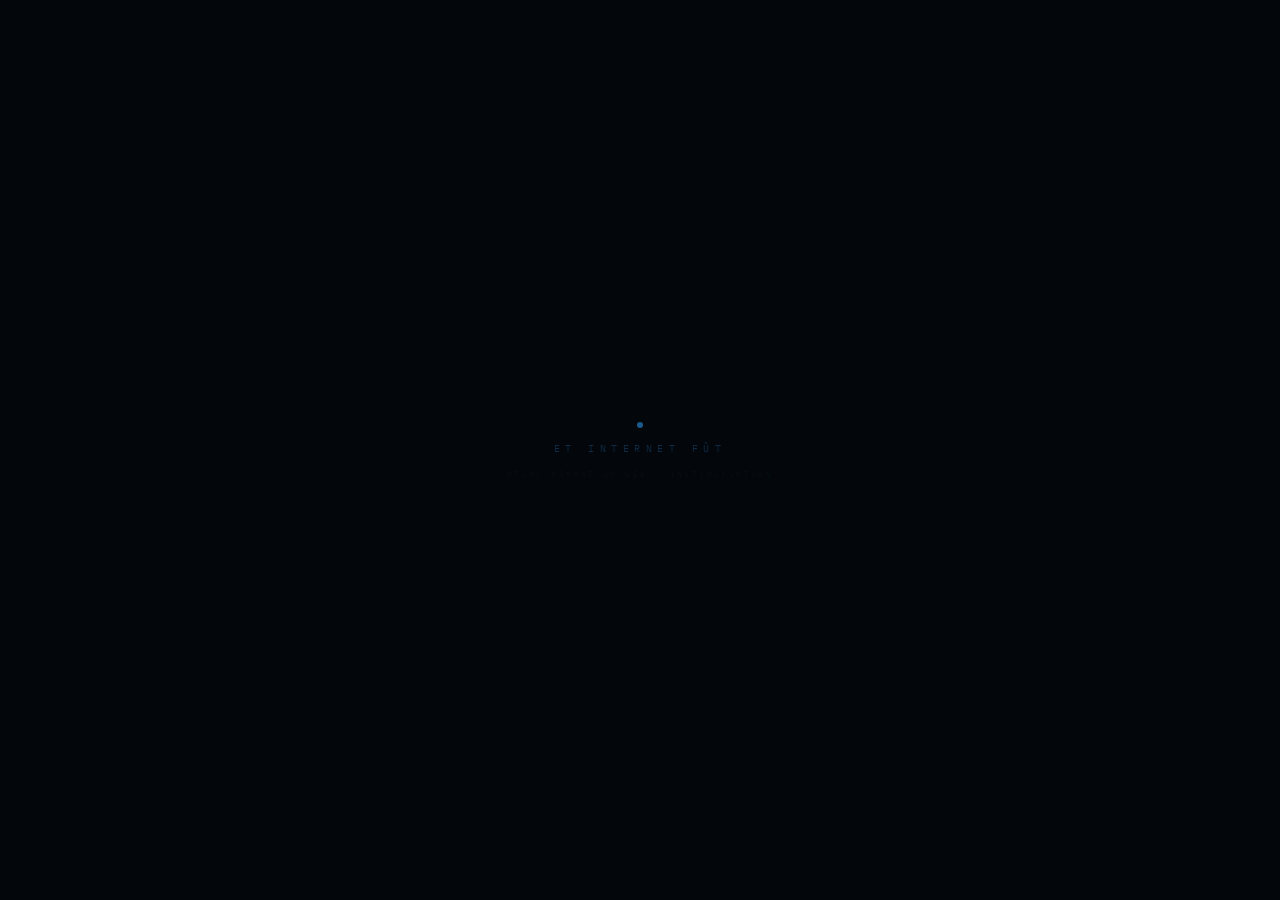
==== index.html @ a29f88e2 "Add files via upload" ====
<!DOCTYPE html>
<html lang="fr">
<head>
  <meta charset="UTF-8">
  <meta name="viewport" content="width=device-width, initial-scale=1.0">
  <title>Et Internet Fût · Atlas Vivant du Web</title>
  <meta name="description" content="Graphe de connaissances interactif de l'histoire du Web — des protocoles fondateurs aux frameworks modernes.">
  <link rel="preconnect" href="https://fonts.googleapis.com">
  <link href="https://fonts.googleapis.com/css2?family=IBM+Plex+Mono:ital,wght@0,300;0,400;0,500;0,600;1,400&display=swap" rel="stylesheet">
  <link rel="stylesheet" href="style.css">
</head>
<body>

<div id="intro">
  <div class="i-dot"></div>
  <div class="i-t">Et Internet Fût</div>
  <div class="i-s">Atlas Vivant du Web · Initialisation</div>
</div>

<canvas id="cv"></canvas>

<header id="hd">
  <div class="hd-brand">
    <div class="hd-t">Et Internet Fût</div>
    <div class="hd-s">Atlas Vivant · 1970–2020</div>
  </div>
  <div id="sw" role="search">
    <span class="si-ico">⌕</span>
    <input type="search" id="si" placeholder="Rechercher… (ou appuyer /)" autocomplete="off" spellcheck="false">
    <span id="skbd">/</span>
    <div id="sr" role="listbox"></div>
  </div>
  <div class="hd-acts">
    <button class="hd-btn on" id="btn-edges">Connexions</button>
    <button class="hd-btn on" id="btn-labels">Étiquettes</button>
  </div>
</header>

<button id="btn-nar">Parcours</button>

<nav id="np">
  <div class="np-top">
    <div class="np-lbl">Parcours narratifs</div>
    <div class="np-sub">Explorer l'histoire par thème.</div>
    <button class="px" id="np-x">×</button>
  </div>
  <div class="np-list" id="np-list"></div>
  <div id="nsteps">
    <div class="ns-t" id="ns-t"></div>
    <div id="ns-list"></div>
    <div class="ns-ctrl">
      <button class="ns-btn" id="ns-prev" disabled>← Préc.</button>
      <button class="ns-btn" id="ns-next">Suiv. →</button>
      <button class="ns-x" id="ns-exit" title="Quitter">×</button>
    </div>
  </div>
</nav>

<aside id="dp">
  <div class="dp-hd">
    <button class="px" id="dp-x">×</button>
    <div class="dp-y" id="dp-y"></div>
    <div class="dp-n" id="dp-n"></div>
    <div class="dp-c" id="dp-c"></div>
  </div>
  <div class="dp-body" id="dp-body"></div>
  <div class="dp-foot">
    <button class="dp-fb" id="dp-const">◎ Explorer les connexions</button>
    <button class="dp-fb" id="dp-story">▷ Voir dans un parcours</button>
  </div>
</aside>

<div id="leg"></div>
<div id="csh">Mode constellation · Échap pour quitter</div>
<nav id="tl"></nav>
<div id="zb">
  <button class="z-b" id="z-in">+</button>
  <button class="z-b" id="z-out">−</button>
  <button class="z-b" id="z-fit" style="font-size:11px">⊡</button>
</div>
<div id="tt"><div class="tt-i"><div class="tt-n" id="tt-n"></div><div class="tt-m" id="tt-m"></div><div class="tt-d" id="tt-d"></div><div class="tt-h">Cliquer pour les détails</div></div></div>
<div id="mm"><canvas id="mmc" width="178" height="58"></canvas></div>

<script src="script.js"></script>
</body>
</html>
---- style.css ----
:root {
  --bg: #03060a;
  --sf: rgba(4, 10, 18, .97);
  --sf2: rgba(8, 18, 32, .92);
  --b0: rgba(14, 40, 64, .8);
  --b1: rgba(26, 74, 106, .9);
  --t0: #061018;
  --t1: #0e2a44;
  --t2: #1a4a6a;
  --t3: #2a6a8a;
  --t4: #3a8aaa;
  --t5: #6ab8d8;
  --t6: #aad8f0;
  --cf: #1a7acc;
  --ci: #1aaa8a;
  --cb: #8a6add;
  --cfe: #1acccc;
  --cs: #dd8a3a;
  --cm: #cc6aaa;
  --font: 'IBM Plex Mono', 'Courier New', monospace;
  --r: 3px;
  --ease: 150ms ease;
}

*, *::before, *::after {
  margin: 0;
  padding: 0;
  box-sizing: border-box;
}

html, body {
  width: 100%;
  height: 100%;
  background: var(--bg);
  color: var(--t4);
  font-family: var(--font);
  overflow: hidden;
  -webkit-font-smoothing: antialiased;
}

button {
  font-family: var(--font);
  cursor: pointer;
}

input {
  font-family: var(--font);
}

/* Canvas */
#cv {
  position: fixed;
  inset: 0;
  display: block;
  cursor: grab;
  touch-action: none;
}

#cv.drag {
  cursor: grabbing;
}

#cv.hover {
  cursor: crosshair;
}

/* Header */
#hd {
  position: fixed;
  top: 0;
  left: 0;
  right: 0;
  height: 56px;
  z-index: 100;
  display: flex;
  align-items: center;
  gap: 18px;
  padding: 0 20px 0 22px;
  background: linear-gradient(to bottom, rgba(3, 6, 10, .98) 70%, transparent);
  backdrop-filter: blur(4px);
  pointer-events: none;
}

.hd-brand {
  flex-shrink: 0;
  pointer-events: auto;
}

.hd-t {
  font-size: 10px;
  font-weight: 500;
  letter-spacing: .45em;
  color: var(--cf);
  text-transform: uppercase;
}

.hd-s {
  font-size: 7.5px;
  letter-spacing: .22em;
  color: var(--t1);
  text-transform: uppercase;
  margin-top: 3px;
}

#sw {
  flex: 1;
  max-width: 380px;
  margin: 0 auto;
  position: relative;
  pointer-events: auto;
}

#si {
  width: 100%;
  height: 32px;
  background: var(--sf2);
  border: 1px solid var(--b0);
  border-radius: var(--r);
  padding: 0 36px 0 32px;
  font-family: var(--font);
  font-size: 11px;
  letter-spacing: .06em;
  color: var(--t5);
  outline: none;
  transition: border-color var(--ease), box-shadow var(--ease);
}

#si::placeholder {
  color: var(--t2);
}

#si:focus {
  border-color: var(--b1);
  box-shadow: 0 0 0 2px rgba(26, 74, 106, .2);
}

.si-ico {
  position: absolute;
  left: 10px;
  top: 50%;
  transform: translateY(-50%);
  font-size: 14px;
  color: var(--t2);
  pointer-events: none;
}

#skbd {
  position: absolute;
  right: 10px;
  top: 50%;
  transform: translateY(-50%);
  font-size: 9px;
  color: var(--t1);
  border: 1px solid var(--b0);
  border-radius: 2px;
  padding: 1px 5px;
  pointer-events: none;
  transition: opacity var(--ease);
}

#si:focus~#skbd {
  opacity: 0;
}

#sr {
  position: absolute;
  top: calc(100% + 4px);
  left: 0;
  right: 0;
  background: var(--sf);
  border: 1px solid var(--b1);
  border-radius: var(--r);
  display: none;
  max-height: 260px;
  overflow-y: auto;
  box-shadow: 0 8px 32px rgba(0, 0, 0, .5);
}

#sr.on {
  display: block;
}

.sri {
  display: flex;
  align-items: center;
  gap: 9px;
  padding: 8px 13px;
  cursor: pointer;
  border-bottom: 1px solid var(--b0);
  transition: background var(--ease);
}

.sri:last-child {
  border-bottom: none;
}

.sri:hover, .sri.ak {
  background: rgba(26, 74, 106, .15);
}

.sri-dot {
  width: 7px;
  height: 7px;
  border-radius: 50%;
  flex-shrink: 0;
}

.sri-n {
  font-size: 11px;
  color: var(--t5);
  flex: 1;
}

.sri-y {
  font-size: 9px;
  color: var(--t2);
}

.sri-c {
  font-size: 8px;
  text-transform: uppercase;
  letter-spacing: .1em;
}

/* Header actions */
.hd-acts {
  flex-shrink: 0;
  display: flex;
  gap: 6px;
  pointer-events: auto;
}

.hd-btn {
  height: 26px;
  padding: 0 10px;
  background: var(--sf2);
  border: 1px solid var(--b0);
  border-radius: var(--r);
  font-size: 8px;
  letter-spacing: .12em;
  text-transform: uppercase;
  color: var(--t2);
  transition: color var(--ease), border-color var(--ease);
}

.hd-btn:hover {
  color: var(--t5);
  border-color: var(--b1);
}

.hd-btn.on {
  color: var(--cf);
  border-color: var(--cf);
}

/* Narrative toggle */
#btn-nar {
  position: fixed;
  left: 18px;
  top: 50%;
  transform: translateY(-50%);
  z-index: 80;
  padding: 14px 7px;
  background: var(--sf2);
  border: 1px solid var(--b0);
  border-radius: var(--r);
  writing-mode: vertical-rl;
  font-size: 7.5px;
  letter-spacing: .28em;
  text-transform: uppercase;
  color: var(--t2);
  transition: color var(--ease), border-color var(--ease), opacity .35s, left .38s cubic-bezier(.4, 0, .2, 1);
}

#btn-nar:hover {
  color: var(--t5);
  border-color: var(--b1);
}

#btn-nar.hide {
  opacity: 0;
  pointer-events: none;
  left: -20px;
}

/* Narrative panel */
#np {
  position: fixed;
  left: 0;
  top: 56px;
  bottom: 52px;
  width: 288px;
  z-index: 90;
  transform: translateX(-288px);
  transition: transform .38s cubic-bezier(.4, 0, .2, 1);
  background: var(--sf);
  border-right: 1px solid var(--b1);
  display: flex;
  flex-direction: column;
  overflow: hidden;
}

#np.on {
  transform: translateX(0);
}

.np-top {
  padding: 16px 18px 13px;
  border-bottom: 1px solid var(--b0);
  flex-shrink: 0;
  position: relative;
}

.np-lbl {
  font-size: 8px;
  letter-spacing: .3em;
  text-transform: uppercase;
  color: var(--t1);
  margin-bottom: 2px;
}

.np-sub {
  font-size: 9px;
  color: var(--t2);
  line-height: 1.5;
}

.px {
  position: absolute;
  top: 13px;
  right: 13px;
  background: none;
  border: 1px solid var(--b0);
  border-radius: var(--r);
  color: var(--t2);
  font-size: 12px;
  width: 24px;
  height: 24px;
  display: flex;
  align-items: center;
  justify-content: center;
  transition: color var(--ease), border-color var(--ease);
}

.px:hover {
  color: var(--t5);
  border-color: var(--b1);
}

.np-list {
  flex: 1;
  overflow-y: auto;
  scrollbar-width: thin;
  scrollbar-color: var(--b0) transparent;
}

.np-st {
  padding: 13px 18px;
  border-bottom: 1px solid var(--b0);
  cursor: pointer;
  transition: background var(--ease);
}

.np-st:hover {
  background: rgba(26, 74, 106, .1);
}

.np-st.ak {
  background: rgba(26, 74, 106, .18);
}

.np-st-t {
  font-size: 11px;
  color: var(--t5);
  line-height: 1.4;
  margin-bottom: 3px;
}

.np-st-d {
  font-size: 9px;
  color: var(--t2);
  line-height: 1.5;
  margin-bottom: 3px;
}

.np-st-c {
  font-size: 8px;
  color: var(--t1);
  letter-spacing: .08em;
}

#nsteps {
  flex-shrink: 0;
  border-top: 1px solid var(--b1);
  padding: 13px 18px;
  display: none;
  max-height: 310px;
  overflow-y: auto;
  scrollbar-width: thin;
  scrollbar-color: var(--b0) transparent;
}

#nsteps.on {
  display: block;
}

.ns-t {
  font-size: 10px;
  color: var(--t5);
  margin-bottom: 9px;
  font-weight: 500;
}

.ns-s {
  display: flex;
  align-items: flex-start;
  gap: 9px;
  padding: 6px 9px;
  border: 1px solid var(--b0);
  border-radius: var(--r);
  margin-bottom: 4px;
  cursor: pointer;
  transition: border-color var(--ease), background var(--ease);
}

.ns-s:hover {
  border-color: var(--b1);
  background: rgba(26, 74, 106, .1);
}

.ns-s.ak {
  border-color: var(--cf);
  background: rgba(26, 122, 204, .1);
}

.ns-n {
  font-size: 8px;
  color: var(--t1);
  margin-top: 1px;
  flex-shrink: 0;
  min-width: 14px;
}

.ns-nm {
  font-size: 10px;
  color: var(--t4);
}

.ns-nt {
  font-size: 9px;
  color: var(--t2);
  margin-top: 2px;
  line-height: 1.4;
}

.ns-ctrl {
  display: flex;
  gap: 5px;
  margin-top: 9px;
}

.ns-btn {
  flex: 1;
  height: 27px;
  background: var(--sf2);
  border: 1px solid var(--b0);
  border-radius: var(--r);
  font-size: 8px;
  letter-spacing: .1em;
  text-transform: uppercase;
  color: var(--t2);
  transition: color var(--ease), border-color var(--ease);
}

.ns-btn:hover:not(:disabled) {
  color: var(--t5);
  border-color: var(--b1);
}

.ns-btn:disabled {
  opacity: .3;
  cursor: not-allowed;
}

.ns-x {
  height: 27px;
  width: 27px;
  background: none;
  border: 1px solid var(--b0);
  border-radius: var(--r);
  font-size: 12px;
  color: var(--t1);
  transition: color var(--ease);
}

.ns-x:hover {
  color: var(--t5);
}

/* Detail panel */
#dp {
  position: fixed;
  right: 0;
  top: 56px;
  bottom: 52px;
  width: 308px;
  z-index: 90;
  transform: translateX(308px);
  transition: transform .38s cubic-bezier(.4, 0, .2, 1);
  background: var(--sf);
  border-left: 1px solid var(--b1);
  display: flex;
  flex-direction: column;
  overflow: hidden;
}

#dp.on {
  transform: translateX(0);
}

.dp-hd {
  padding: 16px 18px 13px;
  border-bottom: 1px solid var(--b0);
  flex-shrink: 0;
  position: relative;
}

.dp-y {
  font-size: 8px;
  letter-spacing: .25em;
  text-transform: uppercase;
  color: var(--t2);
  padding-left: 34px;
  margin-bottom: 4px;
}

.dp-n {
  font-size: 19px;
  font-weight: 500;
  letter-spacing: .03em;
  line-height: 1.15;
  padding-left: 34px;
  margin-bottom: 3px;
}

.dp-c {
  font-size: 8px;
  letter-spacing: .2em;
  text-transform: uppercase;
  padding-left: 34px;
}

.dp-body {
  flex: 1;
  overflow-y: auto;
  padding: 14px 18px;
  scrollbar-width: thin;
  scrollbar-color: var(--b0) transparent;
}

.dp-lbl {
  font-size: 8px;
  letter-spacing: .28em;
  text-transform: uppercase;
  color: var(--t1);
  margin-bottom: 6px;
  margin-top: 15px;
}

.dp-lbl:first-child {
  margin-top: 0;
}

.dp-sm {
  font-size: 12px;
  color: var(--t5);
  line-height: 1.7;
}

.dp-pr {
  font-size: 10px;
  color: var(--t4);
  line-height: 1.8;
  font-style: italic;
  margin-top: 5px;
}

.dp-rels {
  display: flex;
  flex-direction: column;
  gap: 4px;
}

.dp-rel {
  display: flex;
  align-items: center;
  gap: 8px;
  padding: 6px 9px;
  border: 1px solid var(--b0);
  border-radius: var(--r);
  cursor: pointer;
  transition: background var(--ease), border-color var(--ease);
}

.dp-rel:hover {
  background: rgba(26, 74, 106, .12);
  border-color: var(--b1);
}

.dp-rb {
  font-size: 7px;
  letter-spacing: .08em;
  text-transform: uppercase;
  padding: 2px 5px;
  border-radius: 2px;
  flex-shrink: 0;
  border: 1px solid;
}

.dp-rn {
  font-size: 10px;
  color: var(--t5);
  flex: 1;
}

.dp-foot {
  padding: 11px 18px;
  border-top: 1px solid var(--b0);
  display: flex;
  flex-direction: column;
  gap: 5px;
  flex-shrink: 0;
}

.dp-fb {
  height: 31px;
  background: var(--sf2);
  border: 1px solid var(--b0);
  border-radius: var(--r);
  font-size: 8px;
  letter-spacing: .1em;
  text-transform: uppercase;
  color: var(--t2);
  text-align: left;
  padding: 0 11px;
  transition: color var(--ease), border-color var(--ease);
}

.dp-fb:hover {
  color: var(--t5);
  border-color: var(--b1);
}

/* Tooltip */
#tt {
  position: fixed;
  z-index: 200;
  pointer-events: none;
  opacity: 0;
  transition: opacity .1s ease;
  max-width: 230px;
}

.tt-i {
  background: rgba(3, 6, 10, .97);
  border: 1px solid var(--b1);
  border-radius: var(--r);
  padding: 10px 13px;
  box-shadow: 0 4px 20px rgba(0, 0, 0, .5);
}

.tt-n {
  font-size: 13px;
  font-weight: 500;
  letter-spacing: .05em;
  margin-bottom: 2px;
}

.tt-m {
  font-size: 8px;
  letter-spacing: .18em;
  text-transform: uppercase;
  color: var(--t2);
  margin-bottom: 6px;
}

.tt-d {
  font-size: 10px;
  color: var(--t4);
  line-height: 1.6;
}

.tt-h {
  font-size: 8px;
  color: var(--t1);
  margin-top: 5px;
  letter-spacing: .08em;
}

/* Legend */
#leg {
  position: fixed;
  left: 18px;
  bottom: 62px;
  z-index: 60;
  pointer-events: none;
}

.leg-g {
  margin-bottom: 9px;
}

.leg-gt {
  font-size: 7.5px;
  letter-spacing: .25em;
  text-transform: uppercase;
  color: var(--t1);
  margin-bottom: 4px;
}

.leg-i {
  display: flex;
  align-items: center;
  gap: 7px;
  margin-bottom: 3px;
  font-size: 8.5px;
  letter-spacing: .09em;
  text-transform: uppercase;
  color: var(--t2);
}

.leg-dot {
  width: 7px;
  height: 7px;
  border-radius: 50%;
  flex-shrink: 0;
}

.leg-ln {
  width: 22px;
  height: 0;
  border-top: 1.5px solid;
  flex-shrink: 0;
}

/* Timeline */
#tl {
  position: fixed;
  bottom: 12px;
  left: 50%;
  transform: translateX(-50%);
  width: 90%;
  max-width: 900px;
  height: 52px;
  z-index: 100;
  background: linear-gradient(180deg, rgba(8, 18, 32, 0.85) 0%, rgba(3, 6, 10, 0.95) 100%);
  border: 1px solid var(--b0);
  border-top: 1px solid var(--b1);
  border-radius: 100px 100px 0 0 / 22px 22px 0 0;
  box-shadow: 0 -10px 30px rgba(0, 0, 0, 0.7), inset 0 1px 0 rgba(255, 255, 255, 0.05);
  display: flex;
  align-items: center;
  justify-content: space-evenly;
  padding: 0 40px 4px;
  gap: 15px;
  -webkit-mask-image: linear-gradient(to right, transparent, white 20%, white 80%, transparent);
  mask-image: linear-gradient(to right, transparent, white 20%, white 80%, transparent);
}

.tl-d {
  flex: 1;
  text-align: center;
  padding: 8px 3px;
  font-size: 9px;
  letter-spacing: .22em;
  text-transform: uppercase;
  color: var(--t3);
  cursor: pointer;
  user-select: none;
  transition: color var(--ease), transform var(--ease);
}

.tl-d:hover {
  color: var(--t5);
  transform: translateY(-2px);
}

.tl-d.ak {
  color: var(--cf);
  font-weight: 600;
  text-shadow: 0 0 10px rgba(26, 122, 204, 0.4);
}

/* Zoom */
#zb {
  position: fixed;
  right: 18px;
  bottom: 62px;
  z-index: 80;
  display: flex;
  flex-direction: column;
  gap: 3px;
}

.z-b {
  width: 30px;
  height: 30px;
  background: var(--sf2);
  border: 1px solid var(--b0);
  border-radius: var(--r);
  font-size: 16px;
  color: var(--t2);
  display: flex;
  align-items: center;
  justify-content: center;
  line-height: 1;
  transition: color var(--ease), border-color var(--ease);
}

.z-b:hover {
  color: var(--t5);
  border-color: var(--b1);
}

/* Minimap */
#mm {
  position: fixed;
  right: 56px;
  bottom: 62px;
  width: 178px;
  height: 58px;
  z-index: 70;
  border: 1px solid var(--b0);
  border-radius: var(--r);
  overflow: hidden;
  background: rgba(3, 6, 10, .8);
  cursor: pointer;
}

#mmc {
  display: block;
}

/* Constellation hint */
#csh {
  position: fixed;
  top: 66px;
  left: 50%;
  transform: translateX(-50%);
  z-index: 80;
  padding: 5px 15px;
  background: var(--sf);
  border: 1px solid var(--b1);
  border-radius: 20px;
  font-size: 8.5px;
  letter-spacing: .12em;
  text-transform: uppercase;
  color: var(--t2);
  opacity: 0;
  transition: opacity .3s;
  pointer-events: none;
  white-space: nowrap;
}

#csh.on {
  opacity: 1;
}

/* Intro */
#intro {
  position: fixed;
  inset: 0;
  z-index: 500;
  background: var(--bg);
  display: flex;
  flex-direction: column;
  align-items: center;
  justify-content: center;
  gap: 14px;
  transition: opacity 1.2s ease;
}

.i-dot {
  width: 6px;
  height: 6px;
  border-radius: 50%;
  background: #1a5a8a;
  animation: pulse 2.2s ease-in-out infinite;
}

@keyframes pulse {
  0%, 100% {
    transform: scale(1);
    opacity: .25;
  }
  50% {
    transform: scale(4);
    opacity: 1;
    box-shadow: 0 0 24px rgba(26, 74, 138, .5);
  }
}

.i-t {
  font-size: 10px;
  letter-spacing: .55em;
  color: var(--t1);
  text-transform: uppercase;
}

.i-s {
  font-size: 8px;
  letter-spacing: .3em;
  color: var(--t0);
  text-transform: uppercase;
}

:focus-visible {
  outline: 1px solid var(--cf);
  outline-offset: 2px;
}
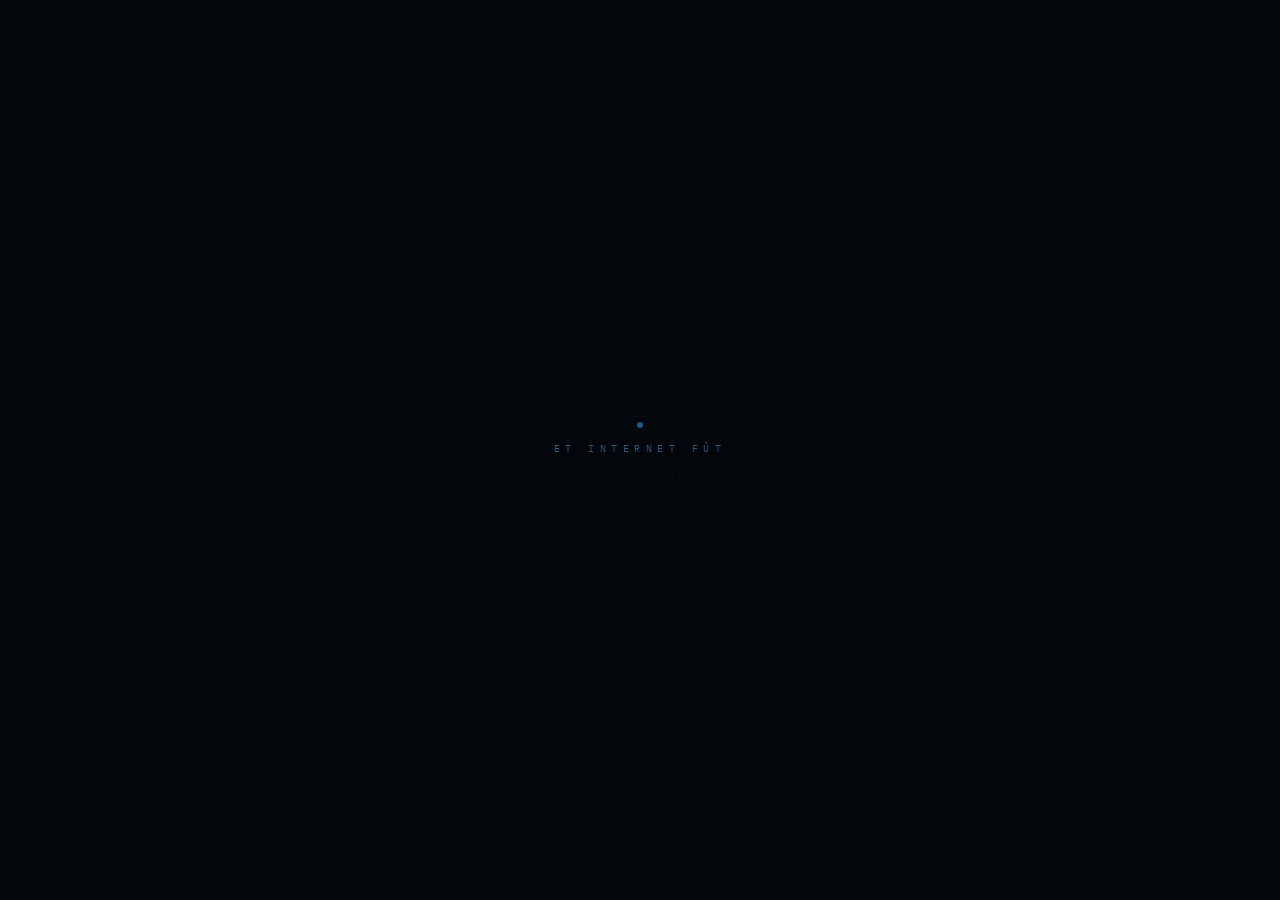
==== commit ef999a0f: "Add files via upload" ====
--- a/index.html
+++ b/index.html
@@ -1,86 +1,99 @@
 <!DOCTYPE html>
 <html lang="fr">
+
 <head>
   <meta charset="UTF-8">
   <meta name="viewport" content="width=device-width, initial-scale=1.0">
   <title>Et Internet Fût · Atlas Vivant du Web</title>
-  <meta name="description" content="Graphe de connaissances interactif de l'histoire du Web — des protocoles fondateurs aux frameworks modernes.">
+  <meta name="description"
+    content="Graphe de connaissances interactif de l'histoire du Web — des protocoles fondateurs aux frameworks modernes.">
   <link rel="preconnect" href="https://fonts.googleapis.com">
-  <link href="https://fonts.googleapis.com/css2?family=IBM+Plex+Mono:ital,wght@0,300;0,400;0,500;0,600;1,400&display=swap" rel="stylesheet">
+  <link
+    href="https://fonts.googleapis.com/css2?family=IBM+Plex+Mono:ital,wght@0,300;0,400;0,500;0,600;1,400&display=swap"
+    rel="stylesheet">
   <link rel="stylesheet" href="style.css">
 </head>
+
 <body>
 
-<div id="intro">
-  <div class="i-dot"></div>
-  <div class="i-t">Et Internet Fût</div>
-  <div class="i-s">Atlas Vivant du Web · Initialisation</div>
-</div>
+  <div id="intro">
+    <div class="i-dot"></div>
+    <div class="i-t">Et Internet Fût</div>
+    <div class="i-s">Atlas Vivant du Web · Initialisation</div>
+  </div>
 
-<canvas id="cv"></canvas>
+  <canvas id="cv"></canvas>
 
-<header id="hd">
-  <div class="hd-brand">
-    <div class="hd-t">Et Internet Fût</div>
-    <div class="hd-s">Atlas Vivant · 1970–2020</div>
+  <header id="hd">
+    <div class="hd-brand">
+      <div class="hd-t">...Et Internet Fût</div>
+      <div class="hd-s">Atlas Vivant · 1970–2020</div>
+    </div>
+    <div id="sw" role="search">
+      <span class="si-ico">⌕</span>
+      <input type="search" id="si" placeholder="Rechercher… (ou appuyer /)" autocomplete="off" spellcheck="false">
+      <span id="skbd">/</span>
+      <div id="sr" role="listbox"></div>
+    </div>
+    <div class="hd-acts">
+      <button class="hd-btn on" id="btn-edges">Connexions</button>
+      <button class="hd-btn on" id="btn-labels">Étiquettes</button>
+    </div>
+  </header>
+
+  <button id="btn-nar">Parcours</button>
+
+  <nav id="np">
+    <div class="np-top">
+      <div class="np-lbl">Parcours narratifs</div>
+      <div class="np-sub">Explorer l'histoire par thème.</div>
+      <button class="px" id="np-x">×</button>
+    </div>
+    <div class="np-list" id="np-list"></div>
+    <div id="nsteps">
+      <div class="ns-t" id="ns-t"></div>
+      <div id="ns-list"></div>
+      <div class="ns-ctrl">
+        <button class="ns-btn" id="ns-prev" disabled>← Préc.</button>
+        <button class="ns-btn" id="ns-next">Suiv. →</button>
+        <button class="ns-x" id="ns-exit" title="Quitter">×</button>
+      </div>
+    </div>
+  </nav>
+
+  <aside id="dp">
+    <div class="dp-hd">
+      <button class="px" id="dp-x">×</button>
+      <div class="dp-y" id="dp-y"></div>
+      <div class="dp-n" id="dp-n"></div>
+      <div class="dp-c" id="dp-c"></div>
+    </div>
+    <div class="dp-body" id="dp-body"></div>
+    <div class="dp-foot">
+      <button class="dp-fb" id="dp-const">◎ Explorer les connexions</button>
+      <button class="dp-fb" id="dp-story">▷ Voir dans un parcours</button>
+    </div>
+  </aside>
+
+  <div id="leg"></div>
+  <div id="csh">Mode constellation · Échap pour quitter</div>
+  <nav id="tl"></nav>
+  <div id="zb">
+    <button class="z-b" id="z-in">+</button>
+    <button class="z-b" id="z-out">−</button>
+    <button class="z-b" id="z-fit" style="font-size:11px">⊡</button>
   </div>
-  <div id="sw" role="search">
-    <span class="si-ico">⌕</span>
-    <input type="search" id="si" placeholder="Rechercher… (ou appuyer /)" autocomplete="off" spellcheck="false">
-    <span id="skbd">/</span>
-    <div id="sr" role="listbox"></div>
-  </div>
-  <div class="hd-acts">
-    <button class="hd-btn on" id="btn-edges">Connexions</button>
-    <button class="hd-btn on" id="btn-labels">Étiquettes</button>
-  </div>
-</header>
-
-<button id="btn-nar">Parcours</button>
-
-<nav id="np">
-  <div class="np-top">
-    <div class="np-lbl">Parcours narratifs</div>
-    <div class="np-sub">Explorer l'histoire par thème.</div>
-    <button class="px" id="np-x">×</button>
-  </div>
-  <div class="np-list" id="np-list"></div>
-  <div id="nsteps">
-    <div class="ns-t" id="ns-t"></div>
-    <div id="ns-list"></div>
-    <div class="ns-ctrl">
-      <button class="ns-btn" id="ns-prev" disabled>← Préc.</button>
-      <button class="ns-btn" id="ns-next">Suiv. →</button>
-      <button class="ns-x" id="ns-exit" title="Quitter">×</button>
+  <div id="tt">
+    <div class="tt-i">
+      <div class="tt-n" id="tt-n"></div>
+      <div class="tt-m" id="tt-m"></div>
+      <div class="tt-d" id="tt-d"></div>
+      <div class="tt-h">Cliquer pour les détails</div>
     </div>
   </div>
-</nav>
+  <div id="mm"><canvas id="mmc" width="178" height="58"></canvas></div>
 
-<aside id="dp">
-  <div class="dp-hd">
-    <button class="px" id="dp-x">×</button>
-    <div class="dp-y" id="dp-y"></div>
-    <div class="dp-n" id="dp-n"></div>
-    <div class="dp-c" id="dp-c"></div>
-  </div>
-  <div class="dp-body" id="dp-body"></div>
-  <div class="dp-foot">
-    <button class="dp-fb" id="dp-const">◎ Explorer les connexions</button>
-    <button class="dp-fb" id="dp-story">▷ Voir dans un parcours</button>
-  </div>
-</aside>
+  <script src="script.js"></script>
+</body>
 
-<div id="leg"></div>
-<div id="csh">Mode constellation · Échap pour quitter</div>
-<nav id="tl"></nav>
-<div id="zb">
-  <button class="z-b" id="z-in">+</button>
-  <button class="z-b" id="z-out">−</button>
-  <button class="z-b" id="z-fit" style="font-size:11px">⊡</button>
-</div>
-<div id="tt"><div class="tt-i"><div class="tt-n" id="tt-n"></div><div class="tt-m" id="tt-m"></div><div class="tt-d" id="tt-d"></div><div class="tt-h">Cliquer pour les détails</div></div></div>
-<div id="mm"><canvas id="mmc" width="178" height="58"></canvas></div>
-
-<script src="script.js"></script>
-</body>
-</html>
+</html>
--- a/style.css
+++ b/style.css
@@ -2,14 +2,14 @@
   --bg: #03060a;
   --sf: rgba(4, 10, 18, .97);
   --sf2: rgba(8, 18, 32, .92);
-  --b0: rgba(14, 40, 64, .8);
-  --b1: rgba(26, 74, 106, .9);
+  --b0: rgba(80, 140, 190, .55);
+  --b1: rgba(110, 180, 230, .85);
   --t0: #061018;
-  --t1: #0e2a44;
-  --t2: #1a4a6a;
-  --t3: #2a6a8a;
-  --t4: #3a8aaa;
-  --t5: #6ab8d8;
+  --t1: #2d5a7a;
+  --t2: #4f87aa;
+  --t3: #69a9cc;
+  --t4: #8bc8e8;
+  --t5: #b5e4ff;
   --t6: #aad8f0;
   --cf: #1a7acc;
   --ci: #1aaa8a;
@@ -22,13 +22,16 @@
   --ease: 150ms ease;
 }
 
-*, *::before, *::after {
+*,
+*::before,
+*::after {
   margin: 0;
   padding: 0;
   box-sizing: border-box;
 }
 
-html, body {
+html,
+body {
   width: 100%;
   height: 100%;
   background: var(--bg);
@@ -90,14 +93,15 @@
   font-size: 10px;
   font-weight: 500;
   letter-spacing: .45em;
-  color: var(--cf);
+  color: var(--6);
+  text-shadow: 0 0 12px rgba(106, 184, 216, .25);
   text-transform: uppercase;
 }
 
 .hd-s {
   font-size: 7.5px;
   letter-spacing: .22em;
-  color: var(--t1);
+  color: var(--t3);
   text-transform: uppercase;
   margin-top: 3px;
 }
@@ -120,13 +124,13 @@
   font-family: var(--font);
   font-size: 11px;
   letter-spacing: .06em;
-  color: var(--t5);
+  color: var(--t6);
   outline: none;
   transition: border-color var(--ease), box-shadow var(--ease);
 }
 
 #si::placeholder {
-  color: var(--t2);
+  color: var(--t4);
 }
 
 #si:focus {
@@ -194,7 +198,8 @@
   border-bottom: none;
 }
 
-.sri:hover, .sri.ak {
+.sri:hover,
+.sri.ak {
   background: rgba(26, 74, 106, .15);
 }
 
@@ -233,18 +238,19 @@
 .hd-btn {
   height: 26px;
   padding: 0 10px;
-  background: var(--sf2);
-  border: 1px solid var(--b0);
+  background: rgba(26, 122, 204, .08);
+  border: 1px solid var(--cf);
   border-radius: var(--r);
   font-size: 8px;
   letter-spacing: .12em;
   text-transform: uppercase;
-  color: var(--t2);
+  color: var(--t5);
   transition: color var(--ease), border-color var(--ease);
 }
 
 .hd-btn:hover {
-  color: var(--t5);
+  color: var(--t6);
+  box-shadow: 0 0 12px rgba(26, 122, 204, .25);
   border-color: var(--b1);
 }
 
@@ -889,10 +895,13 @@
 }
 
 @keyframes pulse {
-  0%, 100% {
+
+  0%,
+  100% {
     transform: scale(1);
     opacity: .25;
   }
+
   50% {
     transform: scale(4);
     opacity: 1;
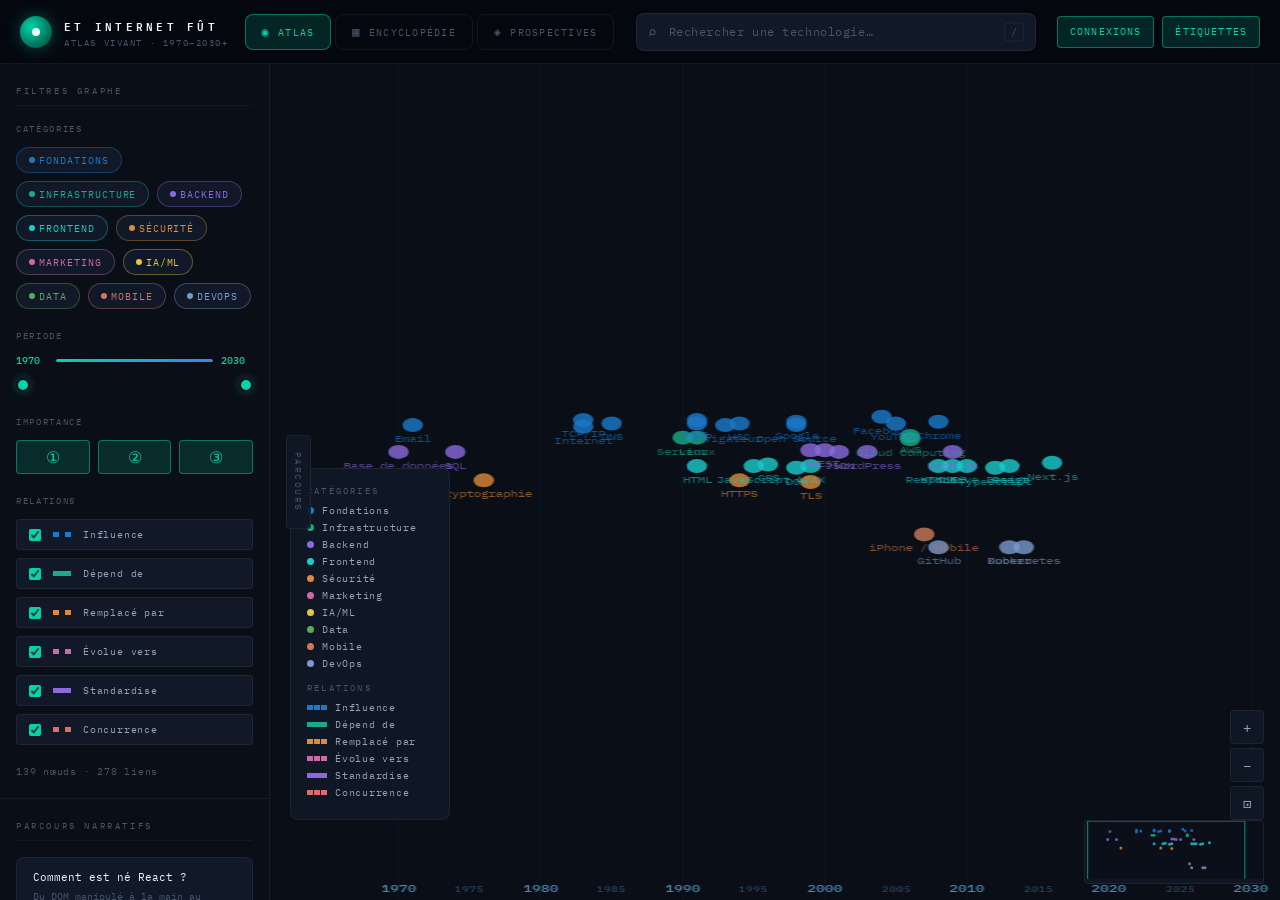
==== commit 10f02bab: "Add files via upload" ====
--- a/index.html
+++ b/index.html
@@ -4,94 +4,292 @@
 <head>
   <meta charset="UTF-8">
   <meta name="viewport" content="width=device-width, initial-scale=1.0">
-  <title>Et Internet Fût · Atlas Vivant du Web</title>
-  <meta name="description"
-    content="Graphe de connaissances interactif de l'histoire du Web — des protocoles fondateurs aux frameworks modernes.">
+  <title>Et Internet Fût · Atlas Vivant du Web 1970–2030+</title>
+  <meta name="description" content="Encyclopédie interactive de l'histoire du Web — explorez le graphe des technologies, des protocoles fondateurs aux frameworks modernes, avec prospectives 2024–2035.">
+  <meta name="theme-color" content="#060810">
+
+  <!-- Fonts -->
   <link rel="preconnect" href="https://fonts.googleapis.com">
-  <link
-    href="https://fonts.googleapis.com/css2?family=IBM+Plex+Mono:ital,wght@0,300;0,400;0,500;0,600;1,400&display=swap"
-    rel="stylesheet">
+  <link rel="preconnect" href="https://fonts.gstatic.com" crossorigin>
+  <link href="https://fonts.googleapis.com/css2?family=IBM+Plex+Mono:ital,wght@0,300;0,400;0,500;0,600;1,400&family=Inter:wght@300;400;500;600&display=swap" rel="stylesheet">
+
   <link rel="stylesheet" href="style.css">
 </head>
 
 <body>
 
-  <div id="intro">
-    <div class="i-dot"></div>
-    <div class="i-t">Et Internet Fût</div>
-    <div class="i-s">Atlas Vivant du Web · Initialisation</div>
+  <!-- ══ INTRO SPLASH ══════════════════════════════════════ -->
+  <div id="intro" role="status" aria-live="polite">
+    <div class="intro__orb"></div>
+    <div class="intro__rings">
+      <div class="intro__ring intro__ring--1"></div>
+      <div class="intro__ring intro__ring--2"></div>
+      <div class="intro__ring intro__ring--3"></div>
+    </div>
+    <div class="intro__content">
+      <div class="intro__title">Et Internet Fût</div>
+      <div class="intro__sub">Atlas Vivant du Web · Initialisation…</div>
+      <div class="intro__bar"><div class="intro__bar-fill" id="intro-bar"></div></div>
+    </div>
   </div>
 
-  <canvas id="cv"></canvas>
-
-  <header id="hd">
-    <div class="hd-brand">
-      <div class="hd-t">...Et Internet Fût</div>
-      <div class="hd-s">Atlas Vivant · 1970–2020</div>
-    </div>
-    <div id="sw" role="search">
-      <span class="si-ico">⌕</span>
-      <input type="search" id="si" placeholder="Rechercher… (ou appuyer /)" autocomplete="off" spellcheck="false">
-      <span id="skbd">/</span>
-      <div id="sr" role="listbox"></div>
-    </div>
-    <div class="hd-acts">
-      <button class="hd-btn on" id="btn-edges">Connexions</button>
-      <button class="hd-btn on" id="btn-labels">Étiquettes</button>
+  <!-- ══ HEADER FIXE ═══════════════════════════════════════ -->
+  <header id="hd" role="banner">
+    <!-- Branding -->
+    <div class="hd__brand">
+      <div class="hd__logo" aria-hidden="true">
+        <span class="hd__logo-dot"></span>
+      </div>
+      <div class="hd__text">
+        <div class="hd__title">Et Internet Fût</div>
+        <div class="hd__sub">Atlas Vivant · 1970–2030+</div>
+      </div>
+    </div>
+
+    <!-- Navigation principale vues -->
+    <nav class="hd__nav" role="navigation" aria-label="Vues principales">
+      <button class="hd__nav-btn active" id="btn-view-atlas" data-view="atlas" aria-pressed="true">
+        <span class="hd__nav-ico">◉</span>Atlas
+      </button>
+      <button class="hd__nav-btn" id="btn-view-encyclo" data-view="encyclopedie" aria-pressed="false">
+        <span class="hd__nav-ico">▦</span>Encyclopédie
+      </button>
+      <button class="hd__nav-btn" id="btn-view-prosp" data-view="prospectives" aria-pressed="false">
+        <span class="hd__nav-ico">◈</span>Prospectives
+      </button>
+    </nav>
+
+    <!-- Recherche universelle -->
+    <div class="hd__search" role="search">
+      <span class="hd__search-ico" aria-hidden="true">⌕</span>
+      <input
+        type="search"
+        id="si"
+        class="hd__search-input"
+        placeholder="Rechercher une technologie…"
+        autocomplete="off"
+        spellcheck="false"
+        aria-label="Recherche universelle"
+        aria-autocomplete="list"
+        aria-controls="sr"
+      >
+      <kbd class="hd__search-kbd" aria-label="Raccourci clavier">/</kbd>
+      <div id="sr" class="search__results" role="listbox" aria-label="Résultats de recherche"></div>
+    </div>
+
+    <!-- Contrôles Atlas (visible seulement en mode Atlas) -->
+    <div class="hd__atlas-ctrl" id="hd-atlas-ctrl">
+      <button class="hd__ctrl-btn active" id="btn-edges" aria-pressed="true" title="Afficher/masquer les connexions">
+        Connexions
+      </button>
+      <button class="hd__ctrl-btn active" id="btn-labels" aria-pressed="true" title="Afficher/masquer les étiquettes">
+        Étiquettes
+      </button>
     </div>
   </header>
 
-  <button id="btn-nar">Parcours</button>
-
-  <nav id="np">
-    <div class="np-top">
-      <div class="np-lbl">Parcours narratifs</div>
-      <div class="np-sub">Explorer l'histoire par thème.</div>
-      <button class="px" id="np-x">×</button>
-    </div>
-    <div class="np-list" id="np-list"></div>
-    <div id="nsteps">
-      <div class="ns-t" id="ns-t"></div>
-      <div id="ns-list"></div>
-      <div class="ns-ctrl">
-        <button class="ns-btn" id="ns-prev" disabled>← Préc.</button>
-        <button class="ns-btn" id="ns-next">Suiv. →</button>
-        <button class="ns-x" id="ns-exit" title="Quitter">×</button>
-      </div>
-    </div>
-  </nav>
-
-  <aside id="dp">
-    <div class="dp-hd">
-      <button class="px" id="dp-x">×</button>
-      <div class="dp-y" id="dp-y"></div>
-      <div class="dp-n" id="dp-n"></div>
-      <div class="dp-c" id="dp-c"></div>
-    </div>
-    <div class="dp-body" id="dp-body"></div>
-    <div class="dp-foot">
-      <button class="dp-fb" id="dp-const">◎ Explorer les connexions</button>
-      <button class="dp-fb" id="dp-story">▷ Voir dans un parcours</button>
-    </div>
-  </aside>
-
-  <div id="leg"></div>
-  <div id="csh">Mode constellation · Échap pour quitter</div>
-  <nav id="tl"></nav>
-  <div id="zb">
-    <button class="z-b" id="z-in">+</button>
-    <button class="z-b" id="z-out">−</button>
-    <button class="z-b" id="z-fit" style="font-size:11px">⊡</button>
-  </div>
-  <div id="tt">
-    <div class="tt-i">
-      <div class="tt-n" id="tt-n"></div>
-      <div class="tt-m" id="tt-m"></div>
-      <div class="tt-d" id="tt-d"></div>
-      <div class="tt-h">Cliquer pour les détails</div>
-    </div>
-  </div>
-  <div id="mm"><canvas id="mmc" width="178" height="58"></canvas></div>
+  <!-- ══ LAYOUT PRINCIPAL ═══════════════════════════════════ -->
+  <div id="app-layout">
+
+    <!-- ── SIDEBAR GAUCHE ──────────────────────────────────── -->
+    <aside id="sidebar" class="sidebar" aria-label="Filtres et navigation">
+
+      <!-- Sidebar Atlas -->
+      <div class="sidebar__section" id="sb-atlas">
+        <div class="sidebar__section-title">Filtres graphe</div>
+
+        <!-- Catégories -->
+        <div class="filter-group" id="filter-cats">
+          <div class="filter-group__label">Catégories</div>
+          <div class="filter-group__pills" id="cat-pills">
+            <!-- Générés par JS -->
+          </div>
+        </div>
+
+        <!-- Décennie -->
+        <div class="filter-group" id="filter-decade">
+          <div class="filter-group__label">Période</div>
+          <div class="filter-range">
+            <span class="filter-range__val" id="range-from">1970</span>
+            <div class="filter-range__track">
+              <div class="filter-range__fill" id="range-fill"></div>
+            </div>
+            <span class="filter-range__val" id="range-to">2030</span>
+          </div>
+          <div class="filter-range-inputs">
+            <input type="range" id="range-min" min="1970" max="2030" value="1970" aria-label="Année début">
+            <input type="range" id="range-max" min="1970" max="2030" value="2030" aria-label="Année fin">
+          </div>
+        </div>
+
+        <!-- Importance -->
+        <div class="filter-group">
+          <div class="filter-group__label">Importance</div>
+          <div class="filter-importance" id="filter-imp">
+            <button class="imp-btn active" data-imp="1" id="imp-1" aria-pressed="true" title="Fondamental">①</button>
+            <button class="imp-btn active" data-imp="2" id="imp-2" aria-pressed="true" title="Important">②</button>
+            <button class="imp-btn active" data-imp="3" id="imp-3" aria-pressed="true" title="Secondaire">③</button>
+          </div>
+        </div>
+
+        <!-- Relations -->
+        <div class="filter-group">
+          <div class="filter-group__label">Relations</div>
+          <div class="filter-relations" id="filter-rels">
+            <!-- Générés par JS -->
+          </div>
+        </div>
+
+        <!-- Stats -->
+        <div class="sidebar__stats" id="atlas-stats">
+          <span id="stats-nodes">–</span> nœuds · <span id="stats-edges">–</span> liens
+        </div>
+      </div>
+
+      <!-- Sidebar Encyclopédie -->
+      <div class="sidebar__section hidden" id="sb-encyclo">
+        <div class="sidebar__section-title">Trier par</div>
+        <div class="sort-btns">
+          <button class="sort-btn active" id="sort-alpha" data-sort="alpha">A → Z</button>
+          <button class="sort-btn" id="sort-chrono" data-sort="chrono">Chronologique</button>
+          <button class="sort-btn" id="sort-imp" data-sort="importance">Importance</button>
+          <button class="sort-btn" id="sort-cat" data-sort="categorie">Catégorie</button>
+        </div>
+
+        <div class="sidebar__section-title" style="margin-top:20px">Filtrer par catégorie</div>
+        <div class="filter-group__pills" id="encyclo-cat-pills">
+          <!-- Générés par JS -->
+        </div>
+
+        <div class="sidebar__stats" id="encyclo-stats">
+          <span id="encyclo-count">–</span> entrées affichées
+        </div>
+      </div>
+
+      <!-- Sidebar Prospectives -->
+      <div class="sidebar__section hidden" id="sb-prosp">
+        <div class="sidebar__section-title">Type de signal</div>
+        <div class="filter-group__pills" id="prosp-type-pills">
+          <button class="cat-pill active" data-type="all" id="prosp-type-all">Tous</button>
+          <button class="cat-pill" data-type="CONVERGENCE" id="prosp-type-conv">Convergence</button>
+          <button class="cat-pill" data-type="RUPTURE" id="prosp-type-rupt">Rupture</button>
+          <button class="cat-pill" data-type="EMERGENCE" id="prosp-type-emer">Émergence</button>
+        </div>
+        <div class="sidebar__section-title" style="margin-top:20px">Horizon</div>
+        <div class="sidebar__stats">2024 → 2035</div>
+      </div>
+
+      <!-- Sidebar Parcours narratifs (commun) -->
+      <div class="sidebar__section" id="sb-parcours">
+        <div class="sidebar__section-title">Parcours narratifs</div>
+        <div id="parcours-list" class="parcours-list">
+          <!-- Générés par JS -->
+        </div>
+      </div>
+
+    </aside>
+
+    <!-- ── ZONE PRINCIPALE ─────────────────────────────────── -->
+    <main id="main-zone" role="main">
+
+      <!-- Vue 1 : Atlas (canvas) -->
+      <section id="view-atlas" class="view view--active" aria-label="Vue atlas graphe">
+        <canvas id="cv" role="img" aria-label="Graphe interactif des technologies Web"></canvas>
+
+        <!-- Légende -->
+        <div id="leg" aria-label="Légende du graphe"></div>
+
+        <!-- Notification mode constellation -->
+        <div id="csh" role="status" aria-live="polite">Mode constellation · Échap pour quitter</div>
+
+        <!-- Minimap -->
+        <div id="mm" title="Minimap de navigation">
+          <canvas id="mmc" width="178" height="58"></canvas>
+        </div>
+
+        <!-- Zoom bar -->
+        <div id="zb" role="toolbar" aria-label="Contrôles de zoom">
+          <button class="z-b" id="z-in" aria-label="Zoom avant" title="Zoom avant">+</button>
+          <button class="z-b" id="z-out" aria-label="Zoom arrière" title="Zoom arrière">−</button>
+          <button class="z-b" id="z-fit" aria-label="Ajuster à l'écran" title="Ajuster">⊡</button>
+        </div>
+
+        <!-- Tooltip nœud -->
+        <div id="tt" role="tooltip" aria-hidden="true">
+          <div class="tt__inner">
+            <div class="tt__name" id="tt-n"></div>
+            <div class="tt__meta" id="tt-m"></div>
+            <div class="tt__desc" id="tt-d"></div>
+            <div class="tt__hint">Cliquer pour les détails</div>
+          </div>
+        </div>
+
+        <!-- Bouton parcours (mode atlas) -->
+        <button id="btn-nar" class="parcours-toggle" aria-expanded="false" aria-controls="np">
+          Parcours
+        </button>
+        <!-- Panneau parcours narratifs -->
+        <nav id="np" class="parcours-panel" aria-label="Parcours narratifs" aria-hidden="true">
+          <div class="np__top">
+            <div class="np__label">Parcours narratifs</div>
+            <div class="np__sub">Explorer l'histoire par thème.</div>
+            <button class="close-btn" id="np-x" aria-label="Fermer les parcours">×</button>
+          </div>
+          <div class="np__list" id="np-list"></div>
+          <div id="nsteps" class="nsteps" aria-live="polite">
+            <div class="nsteps__title" id="ns-t"></div>
+            <div id="ns-list" class="nsteps__list"></div>
+            <div class="nsteps__ctrl">
+              <button class="nsteps__btn" id="ns-prev" disabled aria-label="Étape précédente">← Préc.</button>
+              <button class="nsteps__btn" id="ns-next" aria-label="Étape suivante">Suiv. →</button>
+              <button class="nsteps__exit" id="ns-exit" aria-label="Quitter le parcours">×</button>
+            </div>
+          </div>
+        </nav>
+      </section>
+
+      <!-- Vue 2 : Encyclopédie -->
+      <section id="view-encyclopedie" class="view" aria-label="Vue encyclopédie">
+        <div class="encyclo__header">
+          <h1 class="encyclo__title">Encyclopédie du Web</h1>
+          <div class="encyclo__meta" id="encyclo-meta">Chargement…</div>
+        </div>
+        <div id="encyclo-grid" class="encyclo__grid" role="list" aria-label="Grille des entrées encyclopédiques">
+          <!-- Cartes générées par JS (virtual scrolling) -->
+        </div>
+        <!-- Sentinel pour infinite scroll -->
+        <div id="encyclo-sentinel" class="encyclo__sentinel" aria-hidden="true"></div>
+      </section>
+
+      <!-- Vue 3 : Prospectives -->
+      <section id="view-prospectives" class="view" aria-label="Vue prospectives">
+        <div class="prosp__header">
+          <h1 class="prosp__title">Prospectives 2024–2035</h1>
+          <div class="prosp__sub">Signaux faibles et convergences détectées par le graphe de relations.</div>
+        </div>
+        <div id="prosp-timeline" class="prosp__timeline" role="list">
+          <!-- Cartes générées par JS -->
+        </div>
+      </section>
+
+    </main>
+
+    <!-- ── PANNEAU DÉTAIL (slide-in droit) ────────────────── -->
+    <aside id="dp" class="detail-panel" role="complementary" aria-label="Détail de l'entrée" aria-hidden="true">
+      <div class="detail-panel__header">
+        <button class="close-btn" id="dp-x" aria-label="Fermer le panneau détail">×</button>
+        <div class="detail-panel__year" id="dp-y"></div>
+        <div class="detail-panel__name" id="dp-n"></div>
+        <div class="detail-panel__cat" id="dp-c"></div>
+      </div>
+      <div class="detail-panel__body" id="dp-body"></div>
+      <div class="detail-panel__footer">
+        <button class="detail-panel__action" id="dp-const">◎ Explorer les connexions</button>
+        <button class="detail-panel__action" id="dp-story">▷ Voir dans un parcours</button>
+      </div>
+    </aside>
+
+  </div><!-- /#app-layout -->
 
   <script src="script.js"></script>
 </body>
--- a/style.css
+++ b/style.css
@@ -1,929 +1,1914 @@
+/* ══════════════════════════════════════════════════════
+   WebClair v3 — Design System
+   "Et Internet Fût" · Atlas Vivant du Web
+   ══════════════════════════════════════════════════════ */
+
+/* ── 1. DESIGN TOKENS ─────────────────────────────────── */
 :root {
-  --bg: #03060a;
-  --sf: rgba(4, 10, 18, .97);
-  --sf2: rgba(8, 18, 32, .92);
-  --b0: rgba(80, 140, 190, .55);
-  --b1: rgba(110, 180, 230, .85);
-  --t0: #061018;
-  --t1: #2d5a7a;
-  --t2: #4f87aa;
-  --t3: #69a9cc;
-  --t4: #8bc8e8;
-  --t5: #b5e4ff;
-  --t6: #aad8f0;
-  --cf: #1a7acc;
-  --ci: #1aaa8a;
-  --cb: #8a6add;
-  --cfe: #1acccc;
-  --cs: #dd8a3a;
-  --cm: #cc6aaa;
-  --font: 'IBM Plex Mono', 'Courier New', monospace;
-  --r: 3px;
-  --ease: 150ms ease;
-}
-
-*,
-*::before,
-*::after {
+  /* Background scale */
+  --bg-void:    #060810;
+  --bg-deep:    #0a0e17;
+  --bg-surface: #111827;
+  --bg-raised:  #1a2235;
+  --bg-glass:   rgba(17, 24, 39, 0.88);
+
+  /* Accents */
+  --accent:       #00d4aa;
+  --accent-dim:   rgba(0, 212, 170, 0.15);
+  --accent-glow:  rgba(0, 212, 170, 0.35);
+  --accent-blue:  #3b82f6;
+  --accent-pulse: #7c3aed;
+  --accent-warn:  #f59e0b;
+
+  /* Text scale */
+  --text-1: #f0f4f8;
+  --text-2: #94a3b8;
+  --text-3: #475569;
+  --text-4: #1e293b;
+
+  /* Borders */
+  --border:       rgba(255, 255, 255, 0.06);
+  --border-soft:  rgba(255, 255, 255, 0.04);
+  --border-focus: rgba(0, 212, 170, 0.45);
+  --border-hover: rgba(255, 255, 255, 0.12);
+
+  /* Catégories */
+  --cat-fondations:    #1a7acc;
+  --cat-infrastructure:#1aaa8a;
+  --cat-backend:       #8a6add;
+  --cat-frontend:      #1acccc;
+  --cat-securite:      #dd8a3a;
+  --cat-marketing:     #cc6aaa;
+  --cat-ia:            #e8c53a;
+  --cat-data:          #5aaa5a;
+  --cat-mobile:        #cc7a5a;
+  --cat-devops:        #7a9acc;
+
+  /* Layout */
+  --header-h:  64px;
+  --sidebar-w: 270px;
+  --panel-w:   320px;
+
+  /* Typography */
+  --font-mono: 'IBM Plex Mono', 'Courier New', monospace;
+  --font-sans: 'Inter', system-ui, -apple-system, sans-serif;
+
+  /* Spacing scale */
+  --sp-1: 4px;
+  --sp-2: 8px;
+  --sp-3: 12px;
+  --sp-4: 16px;
+  --sp-5: 20px;
+  --sp-6: 24px;
+  --sp-8: 32px;
+
+  /* Motion */
+  --ease-out:   cubic-bezier(0.4, 0, 0.2, 1);
+  --ease-spring:cubic-bezier(0.34, 1.56, 0.64, 1);
+  --t-fast:  150ms;
+  --t-med:   300ms;
+  --t-slow:  500ms;
+
+  /* Border radius */
+  --r-sm: 4px;
+  --r-md: 8px;
+  --r-lg: 12px;
+  --r-xl: 16px;
+}
+
+/* ── 2. RESET ─────────────────────────────────────────── */
+*, *::before, *::after {
   margin: 0;
   padding: 0;
   box-sizing: border-box;
 }
 
-html,
-body {
+html {
+  font-size: 16px;
+  -webkit-font-smoothing: antialiased;
+  -moz-osx-font-smoothing: grayscale;
+}
+
+html, body {
   width: 100%;
   height: 100%;
-  background: var(--bg);
-  color: var(--t4);
-  font-family: var(--font);
+  background: var(--bg-void);
+  color: var(--text-2);
+  font-family: var(--font-mono);
   overflow: hidden;
-  -webkit-font-smoothing: antialiased;
 }
 
 button {
-  font-family: var(--font);
+  font-family: inherit;
   cursor: pointer;
+  border: none;
+  background: none;
 }
 
 input {
-  font-family: var(--font);
-}
-
-/* Canvas */
-#cv {
+  font-family: inherit;
+}
+
+a {
+  color: var(--accent);
+  text-decoration: none;
+}
+
+a:hover {
+  text-decoration: underline;
+}
+
+.hidden {
+  display: none !important;
+}
+
+/* ── 3. INTRO SPLASH ──────────────────────────────────── */
+#intro {
   position: fixed;
   inset: 0;
-  display: block;
-  cursor: grab;
-  touch-action: none;
-}
-
-#cv.drag {
-  cursor: grabbing;
-}
-
-#cv.hover {
-  cursor: crosshair;
-}
-
-/* Header */
+  z-index: 999;
+  background: var(--bg-void);
+  display: flex;
+  align-items: center;
+  justify-content: center;
+  flex-direction: column;
+  transition: opacity var(--t-slow) var(--ease-out);
+}
+
+#intro.fade-out {
+  opacity: 0;
+  pointer-events: none;
+}
+
+.intro__orb {
+  width: 80px;
+  height: 80px;
+  border-radius: 50%;
+  background: radial-gradient(circle at 35% 35%, var(--accent), #004d3d 50%, transparent 70%);
+  box-shadow: 0 0 60px var(--accent-glow), 0 0 120px rgba(0, 212, 170, 0.15);
+  animation: orb-pulse 2.5s ease-in-out infinite;
+  position: relative;
+  z-index: 2;
+}
+
+@keyframes orb-pulse {
+  0%, 100% { transform: scale(1); box-shadow: 0 0 60px var(--accent-glow), 0 0 120px rgba(0, 212, 170, 0.15); }
+  50% { transform: scale(1.1); box-shadow: 0 0 80px var(--accent-glow), 0 0 160px rgba(0, 212, 170, 0.25); }
+}
+
+.intro__rings {
+  position: absolute;
+  inset: 0;
+  display: flex;
+  align-items: center;
+  justify-content: center;
+}
+
+.intro__ring {
+  position: absolute;
+  border-radius: 50%;
+  border: 1px solid rgba(0, 212, 170, 0.15);
+  animation: ring-expand 3s ease-out infinite;
+}
+
+.intro__ring--1 { width: 160px; height: 160px; animation-delay: 0s; }
+.intro__ring--2 { width: 280px; height: 280px; animation-delay: 0.5s; }
+.intro__ring--3 { width: 420px; height: 420px; animation-delay: 1s; }
+
+@keyframes ring-expand {
+  0%   { opacity: 0.4; transform: scale(0.8); }
+  100% { opacity: 0;   transform: scale(1.1); }
+}
+
+.intro__content {
+  text-align: center;
+  margin-top: 40px;
+  position: relative;
+  z-index: 2;
+}
+
+.intro__title {
+  font-family: var(--font-mono);
+  font-size: clamp(1.2rem, 3vw, 1.6rem);
+  font-weight: 600;
+  letter-spacing: 0.25em;
+  text-transform: uppercase;
+  color: var(--text-1);
+  margin-bottom: var(--sp-2);
+}
+
+.intro__sub {
+  font-size: 0.7rem;
+  letter-spacing: 0.2em;
+  text-transform: uppercase;
+  color: var(--text-3);
+  margin-bottom: var(--sp-5);
+}
+
+.intro__bar {
+  width: 200px;
+  height: 2px;
+  background: var(--border);
+  border-radius: 2px;
+  margin: 0 auto;
+  overflow: hidden;
+}
+
+.intro__bar-fill {
+  height: 100%;
+  width: 0%;
+  background: linear-gradient(90deg, var(--accent), var(--accent-blue));
+  border-radius: 2px;
+  transition: width 0.4s var(--ease-out);
+  animation: bar-load 2s var(--ease-out) forwards;
+}
+
+@keyframes bar-load {
+  0%   { width: 0%; }
+  60%  { width: 75%; }
+  90%  { width: 90%; }
+  100% { width: 100%; }
+}
+
+/* ── 4. HEADER ────────────────────────────────────────── */
 #hd {
   position: fixed;
   top: 0;
   left: 0;
   right: 0;
-  height: 56px;
-  z-index: 100;
-  display: flex;
-  align-items: center;
-  gap: 18px;
-  padding: 0 20px 0 22px;
-  background: linear-gradient(to bottom, rgba(3, 6, 10, .98) 70%, transparent);
-  backdrop-filter: blur(4px);
-  pointer-events: none;
-}
-
-.hd-brand {
+  height: var(--header-h);
+  z-index: 200;
+  display: flex;
+  align-items: center;
+  gap: var(--sp-4);
+  padding: 0 var(--sp-5);
+  background: rgba(6, 8, 16, 0.92);
+  backdrop-filter: blur(16px) saturate(1.5);
+  border-bottom: 1px solid var(--border);
+}
+
+/* Branding */
+.hd__brand {
+  display: flex;
+  align-items: center;
+  gap: var(--sp-3);
   flex-shrink: 0;
-  pointer-events: auto;
-}
-
-.hd-t {
-  font-size: 10px;
-  font-weight: 500;
-  letter-spacing: .45em;
-  color: var(--6);
-  text-shadow: 0 0 12px rgba(106, 184, 216, .25);
-  text-transform: uppercase;
-}
-
-.hd-s {
-  font-size: 7.5px;
-  letter-spacing: .22em;
-  color: var(--t3);
-  text-transform: uppercase;
-  margin-top: 3px;
-}
-
-#sw {
+}
+
+.hd__logo {
+  width: 32px;
+  height: 32px;
+  border-radius: 50%;
+  background: radial-gradient(circle at 35% 35%, var(--accent), #003d30);
+  box-shadow: 0 0 16px var(--accent-glow);
+  display: flex;
+  align-items: center;
+  justify-content: center;
+  flex-shrink: 0;
+}
+
+.hd__logo-dot {
+  width: 8px;
+  height: 8px;
+  border-radius: 50%;
+  background: rgba(255, 255, 255, 0.9);
+  animation: orb-pulse 2.5s ease-in-out infinite;
+}
+
+.hd__title {
+  font-size: 0.68rem;
+  font-weight: 600;
+  letter-spacing: 0.3em;
+  color: var(--text-1);
+  text-transform: uppercase;
+  white-space: nowrap;
+}
+
+.hd__sub {
+  font-size: 0.55rem;
+  letter-spacing: 0.18em;
+  color: var(--text-3);
+  text-transform: uppercase;
+  margin-top: 2px;
+}
+
+/* Navigation vues */
+.hd__nav {
+  display: flex;
+  gap: var(--sp-1);
+  flex-shrink: 0;
+}
+
+.hd__nav-btn {
+  display: flex;
+  align-items: center;
+  gap: var(--sp-2);
+  height: 36px;
+  padding: 0 var(--sp-4);
+  background: transparent;
+  border: 1px solid var(--border);
+  border-radius: var(--r-md);
+  font-family: var(--font-mono);
+  font-size: 0.65rem;
+  letter-spacing: 0.12em;
+  text-transform: uppercase;
+  color: var(--text-3);
+  transition: all var(--t-fast) var(--ease-out);
+}
+
+.hd__nav-btn:hover {
+  color: var(--text-2);
+  border-color: var(--border-hover);
+  background: var(--bg-surface);
+}
+
+.hd__nav-btn.active {
+  color: var(--accent);
+  border-color: var(--border-focus);
+  background: var(--accent-dim);
+}
+
+.hd__nav-ico {
+  font-size: 0.75rem;
+}
+
+/* Recherche */
+.hd__search {
   flex: 1;
-  max-width: 380px;
+  max-width: 400px;
   margin: 0 auto;
   position: relative;
-  pointer-events: auto;
-}
-
-#si {
-  width: 100%;
-  height: 32px;
-  background: var(--sf2);
-  border: 1px solid var(--b0);
-  border-radius: var(--r);
-  padding: 0 36px 0 32px;
-  font-family: var(--font);
-  font-size: 11px;
-  letter-spacing: .06em;
-  color: var(--t6);
-  outline: none;
-  transition: border-color var(--ease), box-shadow var(--ease);
-}
-
-#si::placeholder {
-  color: var(--t4);
-}
-
-#si:focus {
-  border-color: var(--b1);
-  box-shadow: 0 0 0 2px rgba(26, 74, 106, .2);
-}
-
-.si-ico {
+}
+
+.hd__search-ico {
   position: absolute;
-  left: 10px;
+  left: var(--sp-3);
   top: 50%;
   transform: translateY(-50%);
-  font-size: 14px;
-  color: var(--t2);
+  font-size: 1rem;
+  color: var(--text-3);
   pointer-events: none;
 }
 
-#skbd {
+.hd__search-input {
+  width: 100%;
+  height: 38px;
+  background: var(--bg-surface);
+  border: 1px solid var(--border);
+  border-radius: var(--r-md);
+  padding: 0 var(--sp-8) 0 var(--sp-8);
+  font-family: var(--font-mono);
+  font-size: 0.72rem;
+  letter-spacing: 0.05em;
+  color: var(--text-1);
+  outline: none;
+  transition: border-color var(--t-fast) var(--ease-out), box-shadow var(--t-fast) var(--ease-out);
+}
+
+.hd__search-input::placeholder {
+  color: var(--text-3);
+}
+
+.hd__search-input:focus {
+  border-color: var(--border-focus);
+  box-shadow: 0 0 0 3px var(--accent-dim);
+}
+
+.hd__search-kbd {
   position: absolute;
-  right: 10px;
+  right: var(--sp-3);
   top: 50%;
   transform: translateY(-50%);
-  font-size: 9px;
-  color: var(--t1);
-  border: 1px solid var(--b0);
-  border-radius: 2px;
-  padding: 1px 5px;
-  pointer-events: none;
-  transition: opacity var(--ease);
-}
-
-#si:focus~#skbd {
+  font-family: var(--font-mono);
+  font-size: 0.6rem;
+  color: var(--text-3);
+  border: 1px solid var(--border);
+  border-radius: var(--r-sm);
+  padding: 2px 6px;
+  transition: opacity var(--t-fast);
+}
+
+.hd__search-input:focus ~ .hd__search-kbd {
   opacity: 0;
 }
 
-#sr {
+/* Résultats recherche */
+.search__results {
   position: absolute;
-  top: calc(100% + 4px);
+  top: calc(100% + 6px);
   left: 0;
   right: 0;
-  background: var(--sf);
-  border: 1px solid var(--b1);
-  border-radius: var(--r);
+  background: var(--bg-surface);
+  border: 1px solid var(--border-hover);
+  border-radius: var(--r-md);
   display: none;
-  max-height: 260px;
+  max-height: 320px;
   overflow-y: auto;
-  box-shadow: 0 8px 32px rgba(0, 0, 0, .5);
-}
-
-#sr.on {
+  box-shadow: 0 16px 48px rgba(0, 0, 0, 0.6);
+  z-index: 300;
+  scrollbar-width: thin;
+  scrollbar-color: var(--border) transparent;
+}
+
+.search__results.open {
   display: block;
-}
-
-.sri {
-  display: flex;
-  align-items: center;
-  gap: 9px;
-  padding: 8px 13px;
+  animation: fadeDown var(--t-fast) var(--ease-out);
+}
+
+@keyframes fadeDown {
+  from { opacity: 0; transform: translateY(-4px); }
+  to   { opacity: 1; transform: translateY(0); }
+}
+
+.search__group-title {
+  padding: var(--sp-2) var(--sp-4);
+  font-size: 0.6rem;
+  letter-spacing: 0.2em;
+  text-transform: uppercase;
+  color: var(--text-3);
+  border-bottom: 1px solid var(--border-soft);
+  background: var(--bg-raised);
+}
+
+.search__item {
+  display: flex;
+  align-items: center;
+  gap: var(--sp-3);
+  padding: var(--sp-3) var(--sp-4);
   cursor: pointer;
-  border-bottom: 1px solid var(--b0);
-  transition: background var(--ease);
-}
-
-.sri:last-child {
-  border-bottom: none;
-}
-
-.sri:hover,
-.sri.ak {
-  background: rgba(26, 74, 106, .15);
-}
-
-.sri-dot {
+  border-bottom: 1px solid var(--border-soft);
+  transition: background var(--t-fast);
+}
+
+.search__item:last-child { border-bottom: none; }
+
+.search__item:hover,
+.search__item.focused {
+  background: var(--bg-raised);
+}
+
+.search__dot {
   width: 7px;
   height: 7px;
   border-radius: 50%;
   flex-shrink: 0;
 }
 
-.sri-n {
-  font-size: 11px;
-  color: var(--t5);
+.search__name {
+  font-size: 0.72rem;
+  color: var(--text-1);
   flex: 1;
 }
 
-.sri-y {
-  font-size: 9px;
-  color: var(--t2);
-}
-
-.sri-c {
-  font-size: 8px;
-  text-transform: uppercase;
-  letter-spacing: .1em;
-}
-
-/* Header actions */
-.hd-acts {
+.search__name mark {
+  background: none;
+  color: var(--accent);
+  font-weight: 600;
+}
+
+.search__year {
+  font-size: 0.62rem;
+  color: var(--text-3);
+}
+
+.search__cat {
+  font-size: 0.58rem;
+  letter-spacing: 0.1em;
+  text-transform: uppercase;
+}
+
+/* Contrôles Atlas header */
+.hd__atlas-ctrl {
+  display: flex;
+  gap: var(--sp-2);
   flex-shrink: 0;
-  display: flex;
-  gap: 6px;
+}
+
+.hd__ctrl-btn {
+  height: 32px;
+  padding: 0 var(--sp-3);
+  background: transparent;
+  border: 1px solid var(--border);
+  border-radius: var(--r-sm);
+  font-family: var(--font-mono);
+  font-size: 0.6rem;
+  letter-spacing: 0.12em;
+  text-transform: uppercase;
+  color: var(--text-3);
+  transition: all var(--t-fast) var(--ease-out);
+}
+
+.hd__ctrl-btn:hover {
+  color: var(--text-2);
+  border-color: var(--border-hover);
+}
+
+.hd__ctrl-btn.active {
+  color: var(--accent);
+  border-color: var(--border-focus);
+  background: var(--accent-dim);
+}
+
+/* ── 5. LAYOUT PRINCIPAL ──────────────────────────────── */
+#app-layout {
+  position: fixed;
+  inset: 0;
+  top: var(--header-h);
+  display: grid;
+  grid-template-columns: var(--sidebar-w) 1fr var(--panel-w);
+  grid-template-rows: 1fr;
+  transition: grid-template-columns var(--t-med) var(--ease-out);
+}
+
+#app-layout.panel-closed {
+  grid-template-columns: var(--sidebar-w) 1fr 0px;
+}
+
+/* ── 6. SIDEBAR ───────────────────────────────────────── */
+#sidebar {
+  grid-column: 1;
+  background: var(--bg-deep);
+  border-right: 1px solid var(--border);
+  overflow-y: auto;
+  overflow-x: hidden;
+  display: flex;
+  flex-direction: column;
+  gap: 0;
+  scrollbar-width: thin;
+  scrollbar-color: var(--border) transparent;
+}
+
+.sidebar__section {
+  padding: var(--sp-5) var(--sp-4);
+  border-bottom: 1px solid var(--border);
+}
+
+.sidebar__section-title {
+  font-size: 0.58rem;
+  letter-spacing: 0.28em;
+  text-transform: uppercase;
+  color: var(--text-3);
+  margin-bottom: var(--sp-4);
+  padding-bottom: var(--sp-2);
+  border-bottom: 1px solid var(--border-soft);
+}
+
+.sidebar__stats {
+  margin-top: var(--sp-4);
+  font-size: 0.6rem;
+  color: var(--text-3);
+  letter-spacing: 0.08em;
+}
+
+/* Filter groups */
+.filter-group {
+  margin-bottom: var(--sp-5);
+}
+
+.filter-group__label {
+  font-size: 0.58rem;
+  letter-spacing: 0.18em;
+  text-transform: uppercase;
+  color: var(--text-3);
+  margin-bottom: var(--sp-3);
+}
+
+/* Category pills */
+.filter-group__pills {
+  display: flex;
+  flex-wrap: wrap;
+  gap: var(--sp-2);
+}
+
+.cat-pill {
+  display: flex;
+  align-items: center;
+  gap: var(--sp-1);
+  height: 26px;
+  padding: 0 var(--sp-3);
+  background: var(--bg-surface);
+  border: 1px solid var(--border);
+  border-radius: 100px;
+  font-family: var(--font-mono);
+  font-size: 0.6rem;
+  letter-spacing: 0.1em;
+  text-transform: uppercase;
+  color: var(--text-3);
+  transition: all var(--t-fast) var(--ease-out);
+  cursor: pointer;
+}
+
+.cat-pill:hover {
+  border-color: var(--border-hover);
+  color: var(--text-2);
+}
+
+.cat-pill.active {
+  color: var(--text-1);
+  border-color: currentColor;
+}
+
+.cat-pill__dot {
+  width: 6px;
+  height: 6px;
+  border-radius: 50%;
+  flex-shrink: 0;
+}
+
+/* Range filter */
+.filter-range {
+  display: flex;
+  align-items: center;
+  gap: var(--sp-2);
+  margin-bottom: var(--sp-2);
+}
+
+.filter-range__val {
+  font-size: 0.62rem;
+  color: var(--accent);
+  min-width: 32px;
+  font-weight: 500;
+}
+
+.filter-range__track {
+  flex: 1;
+  height: 3px;
+  background: var(--bg-raised);
+  border-radius: 2px;
+  position: relative;
+  overflow: hidden;
+}
+
+.filter-range__fill {
+  position: absolute;
+  inset: 0;
+  background: linear-gradient(90deg, var(--accent), var(--accent-blue));
+  border-radius: 2px;
+}
+
+.filter-range-inputs {
+  position: relative;
+  height: 20px;
+}
+
+.filter-range-inputs input[type="range"] {
+  position: absolute;
+  inset: 0;
+  width: 100%;
+  appearance: none;
+  -webkit-appearance: none;
+  background: transparent;
+  height: 20px;
+  cursor: pointer;
+  pointer-events: none;
+}
+
+.filter-range-inputs input[type="range"]:nth-child(2) {
   pointer-events: auto;
 }
 
-.hd-btn {
-  height: 26px;
-  padding: 0 10px;
-  background: rgba(26, 122, 204, .08);
-  border: 1px solid var(--cf);
-  border-radius: var(--r);
-  font-size: 8px;
-  letter-spacing: .12em;
-  text-transform: uppercase;
-  color: var(--t5);
-  transition: color var(--ease), border-color var(--ease);
-}
-
-.hd-btn:hover {
-  color: var(--t6);
-  box-shadow: 0 0 12px rgba(26, 122, 204, .25);
-  border-color: var(--b1);
-}
-
-.hd-btn.on {
-  color: var(--cf);
-  border-color: var(--cf);
-}
-
-/* Narrative toggle */
-#btn-nar {
-  position: fixed;
-  left: 18px;
-  top: 50%;
-  transform: translateY(-50%);
-  z-index: 80;
-  padding: 14px 7px;
-  background: var(--sf2);
-  border: 1px solid var(--b0);
-  border-radius: var(--r);
-  writing-mode: vertical-rl;
-  font-size: 7.5px;
-  letter-spacing: .28em;
-  text-transform: uppercase;
-  color: var(--t2);
-  transition: color var(--ease), border-color var(--ease), opacity .35s, left .38s cubic-bezier(.4, 0, .2, 1);
-}
-
-#btn-nar:hover {
-  color: var(--t5);
-  border-color: var(--b1);
-}
-
-#btn-nar.hide {
+.filter-range-inputs input[type="range"]:nth-child(1) {
+  pointer-events: auto;
+}
+
+input[type="range"]::-webkit-slider-thumb {
+  -webkit-appearance: none;
+  width: 14px;
+  height: 14px;
+  border-radius: 50%;
+  background: var(--accent);
+  border: 2px solid var(--bg-deep);
+  cursor: pointer;
+  box-shadow: 0 0 8px var(--accent-glow);
+  pointer-events: auto;
+}
+
+input[type="range"]::-moz-range-thumb {
+  width: 14px;
+  height: 14px;
+  border-radius: 50%;
+  background: var(--accent);
+  border: 2px solid var(--bg-deep);
+  cursor: pointer;
+  box-shadow: 0 0 8px var(--accent-glow);
+}
+
+/* Importance toggles */
+.filter-importance {
+  display: flex;
+  gap: var(--sp-2);
+}
+
+.imp-btn {
+  flex: 1;
+  height: 34px;
+  background: var(--bg-surface);
+  border: 1px solid var(--border);
+  border-radius: var(--r-sm);
+  font-family: var(--font-mono);
+  font-size: 1rem;
+  color: var(--text-3);
+  transition: all var(--t-fast) var(--ease-out);
+}
+
+.imp-btn:hover {
+  border-color: var(--border-hover);
+  color: var(--text-2);
+}
+
+.imp-btn.active {
+  background: var(--accent-dim);
+  border-color: var(--border-focus);
+  color: var(--accent);
+}
+
+/* Relations filter */
+.filter-relations {
+  display: flex;
+  flex-direction: column;
+  gap: var(--sp-2);
+}
+
+.rel-check {
+  display: flex;
+  align-items: center;
+  gap: var(--sp-3);
+  padding: var(--sp-2) var(--sp-3);
+  background: var(--bg-surface);
+  border: 1px solid var(--border);
+  border-radius: var(--r-sm);
+  cursor: pointer;
+  transition: background var(--t-fast);
+}
+
+.rel-check:hover {
+  background: var(--bg-raised);
+}
+
+.rel-check input[type="checkbox"] {
+  accent-color: var(--accent);
+  width: 12px;
+  height: 12px;
+  cursor: pointer;
+}
+
+.rel-check__line {
+  width: 18px;
+  height: 0;
+  border-top: 2px solid;
+  flex-shrink: 0;
+}
+
+.rel-check__label {
+  font-size: 0.62rem;
+  letter-spacing: 0.08em;
+  color: var(--text-2);
+}
+
+/* Sort buttons (encyclopédie) */
+.sort-btns {
+  display: grid;
+  grid-template-columns: 1fr 1fr;
+  gap: var(--sp-2);
+}
+
+.sort-btn {
+  height: 30px;
+  background: var(--bg-surface);
+  border: 1px solid var(--border);
+  border-radius: var(--r-sm);
+  font-family: var(--font-mono);
+  font-size: 0.6rem;
+  letter-spacing: 0.08em;
+  color: var(--text-3);
+  transition: all var(--t-fast) var(--ease-out);
+}
+
+.sort-btn:hover {
+  border-color: var(--border-hover);
+  color: var(--text-2);
+}
+
+.sort-btn.active {
+  background: var(--accent-dim);
+  border-color: var(--border-focus);
+  color: var(--accent);
+}
+
+/* Parcours list */
+.parcours-list {
+  display: flex;
+  flex-direction: column;
+  gap: var(--sp-2);
+}
+
+.parcours-item {
+  padding: var(--sp-3) var(--sp-4);
+  background: var(--bg-surface);
+  border: 1px solid var(--border);
+  border-radius: var(--r-md);
+  cursor: pointer;
+  transition: all var(--t-fast) var(--ease-out);
+}
+
+.parcours-item:hover {
+  border-color: var(--border-hover);
+  background: var(--bg-raised);
+}
+
+.parcours-item.active {
+  border-color: var(--border-focus);
+  background: var(--accent-dim);
+}
+
+.parcours-item__title {
+  font-size: 0.7rem;
+  color: var(--text-1);
+  margin-bottom: var(--sp-1);
+  line-height: 1.4;
+}
+
+.parcours-item__desc {
+  font-size: 0.6rem;
+  color: var(--text-3);
+  line-height: 1.5;
+}
+
+.parcours-item__count {
+  font-size: 0.58rem;
+  color: var(--accent);
+  margin-top: var(--sp-1);
+}
+
+/* ── 7. ZONE PRINCIPALE ───────────────────────────────── */
+#main-zone {
+  grid-column: 2;
+  position: relative;
+  overflow: hidden;
+  background: var(--bg-deep);
+}
+
+.view {
+  position: absolute;
+  inset: 0;
   opacity: 0;
   pointer-events: none;
-  left: -20px;
-}
-
-/* Narrative panel */
-#np {
-  position: fixed;
-  left: 0;
-  top: 56px;
-  bottom: 52px;
-  width: 288px;
-  z-index: 90;
-  transform: translateX(-288px);
-  transition: transform .38s cubic-bezier(.4, 0, .2, 1);
-  background: var(--sf);
-  border-right: 1px solid var(--b1);
-  display: flex;
-  flex-direction: column;
-  overflow: hidden;
-}
-
-#np.on {
-  transform: translateX(0);
-}
-
-.np-top {
-  padding: 16px 18px 13px;
-  border-bottom: 1px solid var(--b0);
-  flex-shrink: 0;
-  position: relative;
-}
-
-.np-lbl {
-  font-size: 8px;
-  letter-spacing: .3em;
-  text-transform: uppercase;
-  color: var(--t1);
-  margin-bottom: 2px;
-}
-
-.np-sub {
-  font-size: 9px;
-  color: var(--t2);
-  line-height: 1.5;
-}
-
-.px {
+  transition: opacity var(--t-med) var(--ease-out);
+}
+
+.view--active {
+  opacity: 1;
+  pointer-events: auto;
+}
+
+/* ── 8. VUE ATLAS ─────────────────────────────────────── */
+#view-atlas {
+  display: flex;
+  align-items: stretch;
+}
+
+#cv {
   position: absolute;
-  top: 13px;
-  right: 13px;
-  background: none;
-  border: 1px solid var(--b0);
-  border-radius: var(--r);
-  color: var(--t2);
-  font-size: 12px;
-  width: 24px;
-  height: 24px;
-  display: flex;
-  align-items: center;
-  justify-content: center;
-  transition: color var(--ease), border-color var(--ease);
-}
-
-.px:hover {
-  color: var(--t5);
-  border-color: var(--b1);
-}
-
-.np-list {
-  flex: 1;
-  overflow-y: auto;
-  scrollbar-width: thin;
-  scrollbar-color: var(--b0) transparent;
-}
-
-.np-st {
-  padding: 13px 18px;
-  border-bottom: 1px solid var(--b0);
-  cursor: pointer;
-  transition: background var(--ease);
-}
-
-.np-st:hover {
-  background: rgba(26, 74, 106, .1);
-}
-
-.np-st.ak {
-  background: rgba(26, 74, 106, .18);
-}
-
-.np-st-t {
-  font-size: 11px;
-  color: var(--t5);
-  line-height: 1.4;
-  margin-bottom: 3px;
-}
-
-.np-st-d {
-  font-size: 9px;
-  color: var(--t2);
-  line-height: 1.5;
-  margin-bottom: 3px;
-}
-
-.np-st-c {
-  font-size: 8px;
-  color: var(--t1);
-  letter-spacing: .08em;
-}
-
-#nsteps {
-  flex-shrink: 0;
-  border-top: 1px solid var(--b1);
-  padding: 13px 18px;
-  display: none;
-  max-height: 310px;
-  overflow-y: auto;
-  scrollbar-width: thin;
-  scrollbar-color: var(--b0) transparent;
-}
-
-#nsteps.on {
+  inset: 0;
   display: block;
-}
-
-.ns-t {
-  font-size: 10px;
-  color: var(--t5);
-  margin-bottom: 9px;
-  font-weight: 500;
-}
-
-.ns-s {
-  display: flex;
-  align-items: flex-start;
-  gap: 9px;
-  padding: 6px 9px;
-  border: 1px solid var(--b0);
-  border-radius: var(--r);
-  margin-bottom: 4px;
-  cursor: pointer;
-  transition: border-color var(--ease), background var(--ease);
-}
-
-.ns-s:hover {
-  border-color: var(--b1);
-  background: rgba(26, 74, 106, .1);
-}
-
-.ns-s.ak {
-  border-color: var(--cf);
-  background: rgba(26, 122, 204, .1);
-}
-
-.ns-n {
-  font-size: 8px;
-  color: var(--t1);
-  margin-top: 1px;
-  flex-shrink: 0;
-  min-width: 14px;
-}
-
-.ns-nm {
-  font-size: 10px;
-  color: var(--t4);
-}
-
-.ns-nt {
-  font-size: 9px;
-  color: var(--t2);
-  margin-top: 2px;
-  line-height: 1.4;
-}
-
-.ns-ctrl {
-  display: flex;
-  gap: 5px;
-  margin-top: 9px;
-}
-
-.ns-btn {
-  flex: 1;
-  height: 27px;
-  background: var(--sf2);
-  border: 1px solid var(--b0);
-  border-radius: var(--r);
-  font-size: 8px;
-  letter-spacing: .1em;
-  text-transform: uppercase;
-  color: var(--t2);
-  transition: color var(--ease), border-color var(--ease);
-}
-
-.ns-btn:hover:not(:disabled) {
-  color: var(--t5);
-  border-color: var(--b1);
-}
-
-.ns-btn:disabled {
-  opacity: .3;
-  cursor: not-allowed;
-}
-
-.ns-x {
-  height: 27px;
-  width: 27px;
-  background: none;
-  border: 1px solid var(--b0);
-  border-radius: var(--r);
-  font-size: 12px;
-  color: var(--t1);
-  transition: color var(--ease);
-}
-
-.ns-x:hover {
-  color: var(--t5);
-}
-
-/* Detail panel */
-#dp {
-  position: fixed;
-  right: 0;
-  top: 56px;
-  bottom: 52px;
-  width: 308px;
-  z-index: 90;
-  transform: translateX(308px);
-  transition: transform .38s cubic-bezier(.4, 0, .2, 1);
-  background: var(--sf);
-  border-left: 1px solid var(--b1);
-  display: flex;
-  flex-direction: column;
-  overflow: hidden;
-}
-
-#dp.on {
-  transform: translateX(0);
-}
-
-.dp-hd {
-  padding: 16px 18px 13px;
-  border-bottom: 1px solid var(--b0);
-  flex-shrink: 0;
-  position: relative;
-}
-
-.dp-y {
-  font-size: 8px;
-  letter-spacing: .25em;
-  text-transform: uppercase;
-  color: var(--t2);
-  padding-left: 34px;
-  margin-bottom: 4px;
-}
-
-.dp-n {
-  font-size: 19px;
-  font-weight: 500;
-  letter-spacing: .03em;
-  line-height: 1.15;
-  padding-left: 34px;
-  margin-bottom: 3px;
-}
-
-.dp-c {
-  font-size: 8px;
-  letter-spacing: .2em;
-  text-transform: uppercase;
-  padding-left: 34px;
-}
-
-.dp-body {
-  flex: 1;
-  overflow-y: auto;
-  padding: 14px 18px;
-  scrollbar-width: thin;
-  scrollbar-color: var(--b0) transparent;
-}
-
-.dp-lbl {
-  font-size: 8px;
-  letter-spacing: .28em;
-  text-transform: uppercase;
-  color: var(--t1);
-  margin-bottom: 6px;
-  margin-top: 15px;
-}
-
-.dp-lbl:first-child {
-  margin-top: 0;
-}
-
-.dp-sm {
-  font-size: 12px;
-  color: var(--t5);
-  line-height: 1.7;
-}
-
-.dp-pr {
-  font-size: 10px;
-  color: var(--t4);
-  line-height: 1.8;
-  font-style: italic;
-  margin-top: 5px;
-}
-
-.dp-rels {
-  display: flex;
-  flex-direction: column;
-  gap: 4px;
-}
-
-.dp-rel {
-  display: flex;
-  align-items: center;
-  gap: 8px;
-  padding: 6px 9px;
-  border: 1px solid var(--b0);
-  border-radius: var(--r);
-  cursor: pointer;
-  transition: background var(--ease), border-color var(--ease);
-}
-
-.dp-rel:hover {
-  background: rgba(26, 74, 106, .12);
-  border-color: var(--b1);
-}
-
-.dp-rb {
-  font-size: 7px;
-  letter-spacing: .08em;
-  text-transform: uppercase;
-  padding: 2px 5px;
-  border-radius: 2px;
-  flex-shrink: 0;
-  border: 1px solid;
-}
-
-.dp-rn {
-  font-size: 10px;
-  color: var(--t5);
-  flex: 1;
-}
-
-.dp-foot {
-  padding: 11px 18px;
-  border-top: 1px solid var(--b0);
-  display: flex;
-  flex-direction: column;
-  gap: 5px;
-  flex-shrink: 0;
-}
-
-.dp-fb {
-  height: 31px;
-  background: var(--sf2);
-  border: 1px solid var(--b0);
-  border-radius: var(--r);
-  font-size: 8px;
-  letter-spacing: .1em;
-  text-transform: uppercase;
-  color: var(--t2);
-  text-align: left;
-  padding: 0 11px;
-  transition: color var(--ease), border-color var(--ease);
-}
-
-.dp-fb:hover {
-  color: var(--t5);
-  border-color: var(--b1);
-}
-
-/* Tooltip */
-#tt {
-  position: fixed;
-  z-index: 200;
-  pointer-events: none;
-  opacity: 0;
-  transition: opacity .1s ease;
-  max-width: 230px;
-}
-
-.tt-i {
-  background: rgba(3, 6, 10, .97);
-  border: 1px solid var(--b1);
-  border-radius: var(--r);
-  padding: 10px 13px;
-  box-shadow: 0 4px 20px rgba(0, 0, 0, .5);
-}
-
-.tt-n {
-  font-size: 13px;
-  font-weight: 500;
-  letter-spacing: .05em;
-  margin-bottom: 2px;
-}
-
-.tt-m {
-  font-size: 8px;
-  letter-spacing: .18em;
-  text-transform: uppercase;
-  color: var(--t2);
-  margin-bottom: 6px;
-}
-
-.tt-d {
-  font-size: 10px;
-  color: var(--t4);
-  line-height: 1.6;
-}
-
-.tt-h {
-  font-size: 8px;
-  color: var(--t1);
-  margin-top: 5px;
-  letter-spacing: .08em;
-}
-
-/* Legend */
+  cursor: grab;
+  touch-action: none;
+  width: 100%;
+  height: 100%;
+}
+
+#cv.drag { cursor: grabbing; }
+#cv.hover { cursor: crosshair; }
+
+/* Légende */
 #leg {
-  position: fixed;
-  left: 18px;
-  bottom: 62px;
-  z-index: 60;
-  pointer-events: none;
-}
-
-.leg-g {
-  margin-bottom: 9px;
-}
-
-.leg-gt {
-  font-size: 7.5px;
-  letter-spacing: .25em;
-  text-transform: uppercase;
-  color: var(--t1);
-  margin-bottom: 4px;
-}
-
-.leg-i {
-  display: flex;
-  align-items: center;
-  gap: 7px;
-  margin-bottom: 3px;
-  font-size: 8.5px;
-  letter-spacing: .09em;
-  text-transform: uppercase;
-  color: var(--t2);
-}
-
-.leg-dot {
+  position: absolute;
+  left: var(--sp-5);
+  bottom: 80px;
+  z-index: 50;
+  pointer-events: auto;
+  background: var(--bg-glass);
+  backdrop-filter: blur(12px);
+  border: 1px solid var(--border);
+  border-radius: var(--r-md);
+  padding: var(--sp-4);
+  min-width: 160px;
+}
+
+.leg__group {
+  margin-bottom: var(--sp-3);
+}
+
+.leg__group:last-child { margin-bottom: 0; }
+
+.leg__group-title {
+  font-size: 0.55rem;
+  letter-spacing: 0.25em;
+  text-transform: uppercase;
+  color: var(--text-3);
+  margin-bottom: var(--sp-2);
+}
+
+.leg__item {
+  display: flex;
+  align-items: center;
+  gap: var(--sp-2);
+  margin-bottom: var(--sp-1);
+  font-size: 0.6rem;
+  letter-spacing: 0.08em;
+  color: var(--text-2);
+}
+
+.leg__dot {
   width: 7px;
   height: 7px;
   border-radius: 50%;
   flex-shrink: 0;
 }
 
-.leg-ln {
-  width: 22px;
+.leg__line {
+  width: 20px;
   height: 0;
-  border-top: 1.5px solid;
+  border-top: 2px solid;
   flex-shrink: 0;
 }
 
-/* Timeline */
-#tl {
-  position: fixed;
-  bottom: 12px;
+/* Notification constellation */
+#csh {
+  position: absolute;
+  top: var(--sp-4);
   left: 50%;
   transform: translateX(-50%);
-  width: 90%;
-  max-width: 900px;
-  height: 52px;
-  z-index: 100;
-  background: linear-gradient(180deg, rgba(8, 18, 32, 0.85) 0%, rgba(3, 6, 10, 0.95) 100%);
-  border: 1px solid var(--b0);
-  border-top: 1px solid var(--b1);
-  border-radius: 100px 100px 0 0 / 22px 22px 0 0;
-  box-shadow: 0 -10px 30px rgba(0, 0, 0, 0.7), inset 0 1px 0 rgba(255, 255, 255, 0.05);
-  display: flex;
-  align-items: center;
-  justify-content: space-evenly;
-  padding: 0 40px 4px;
-  gap: 15px;
-  -webkit-mask-image: linear-gradient(to right, transparent, white 20%, white 80%, transparent);
-  mask-image: linear-gradient(to right, transparent, white 20%, white 80%, transparent);
-}
-
-.tl-d {
+  background: var(--bg-glass);
+  backdrop-filter: blur(12px);
+  border: 1px solid var(--border-focus);
+  border-radius: 100px;
+  padding: var(--sp-2) var(--sp-5);
+  font-size: 0.65rem;
+  letter-spacing: 0.12em;
+  color: var(--accent);
+  display: none;
+  z-index: 50;
+}
+
+#csh.visible { display: block; animation: fadeDown var(--t-fast) var(--ease-out); }
+
+/* Minimap */
+#mm {
+  position: absolute;
+  right: var(--sp-4);
+  bottom: var(--sp-4);
+  background: var(--bg-glass);
+  backdrop-filter: blur(8px);
+  border: 1px solid var(--border);
+  border-radius: var(--r-sm);
+  overflow: hidden;
+  z-index: 50;
+}
+
+/* Zoom bar */
+#zb {
+  position: absolute;
+  right: var(--sp-4);
+  bottom: 80px;
+  display: flex;
+  flex-direction: column;
+  gap: var(--sp-1);
+  z-index: 50;
+}
+
+.z-b {
+  width: 34px;
+  height: 34px;
+  background: var(--bg-glass);
+  backdrop-filter: blur(8px);
+  border: 1px solid var(--border);
+  border-radius: var(--r-sm);
+  font-family: var(--font-mono);
+  font-size: 0.9rem;
+  color: var(--text-2);
+  display: flex;
+  align-items: center;
+  justify-content: center;
+  transition: all var(--t-fast) var(--ease-out);
+}
+
+.z-b:hover {
+  background: var(--bg-raised);
+  border-color: var(--border-hover);
+  color: var(--text-1);
+}
+
+/* Tooltip */
+#tt {
+  position: fixed;
+  z-index: 500;
+  pointer-events: none;
+  opacity: 0;
+  transition: opacity 0.1s;
+  max-width: 240px;
+}
+
+#tt.visible { opacity: 1; }
+
+.tt__inner {
+  background: var(--bg-void);
+  border: 1px solid var(--border-hover);
+  border-radius: var(--r-md);
+  padding: var(--sp-3) var(--sp-4);
+  box-shadow: 0 8px 32px rgba(0, 0, 0, 0.6);
+}
+
+.tt__name {
+  font-size: 0.85rem;
+  font-weight: 500;
+  letter-spacing: 0.04em;
+  color: var(--text-1);
+  margin-bottom: 2px;
+}
+
+.tt__meta {
+  font-size: 0.58rem;
+  letter-spacing: 0.16em;
+  text-transform: uppercase;
+  color: var(--text-3);
+  margin-bottom: var(--sp-2);
+}
+
+.tt__desc {
+  font-size: 0.65rem;
+  color: var(--text-2);
+  line-height: 1.6;
+}
+
+.tt__hint {
+  font-size: 0.55rem;
+  color: var(--text-3);
+  margin-top: var(--sp-2);
+  letter-spacing: 0.08em;
+}
+
+/* Parcours toggle btn (mode atlas) */
+.parcours-toggle {
+  position: absolute;
+  left: var(--sp-4);
+  top: 50%;
+  transform: translateY(-50%);
+  z-index: 50;
+  padding: var(--sp-4) 6px;
+  background: var(--bg-glass);
+  backdrop-filter: blur(8px);
+  border: 1px solid var(--border);
+  border-radius: var(--r-sm);
+  writing-mode: vertical-rl;
+  font-family: var(--font-mono);
+  font-size: 0.55rem;
+  letter-spacing: 0.28em;
+  text-transform: uppercase;
+  color: var(--text-3);
+  transition: all var(--t-med) var(--ease-out);
+}
+
+.parcours-toggle:hover {
+  color: var(--text-2);
+  border-color: var(--border-hover);
+}
+
+.parcours-toggle.hidden {
+  left: -60px !important;
+  opacity: 0;
+  pointer-events: none;
+}
+
+/* Panneau parcours narratifs */
+.parcours-panel {
+  position: absolute;
+  left: 0;
+  top: 0;
+  bottom: 0;
+  width: 290px;
+  z-index: 60;
+  transform: translateX(-290px);
+  transition: transform var(--t-med) var(--ease-out);
+  background: var(--bg-surface);
+  border-right: 1px solid var(--border-hover);
+  display: flex;
+  flex-direction: column;
+  overflow: hidden;
+}
+
+.parcours-panel.open {
+  transform: translateX(0);
+}
+
+.np__top {
+  padding: var(--sp-5) var(--sp-5) var(--sp-4);
+  border-bottom: 1px solid var(--border);
+  flex-shrink: 0;
+  position: relative;
+}
+
+.np__label {
+  font-size: 0.6rem;
+  letter-spacing: 0.28em;
+  text-transform: uppercase;
+  color: var(--text-3);
+  margin-bottom: var(--sp-1);
+}
+
+.np__sub {
+  font-size: 0.65rem;
+  color: var(--text-2);
+  line-height: 1.5;
+}
+
+.np__list {
   flex: 1;
-  text-align: center;
-  padding: 8px 3px;
-  font-size: 9px;
-  letter-spacing: .22em;
-  text-transform: uppercase;
-  color: var(--t3);
+  overflow-y: auto;
+  scrollbar-width: thin;
+  scrollbar-color: var(--border) transparent;
+}
+
+.np__item {
+  padding: var(--sp-4) var(--sp-5);
+  border-bottom: 1px solid var(--border-soft);
   cursor: pointer;
-  user-select: none;
-  transition: color var(--ease), transform var(--ease);
-}
-
-.tl-d:hover {
-  color: var(--t5);
-  transform: translateY(-2px);
-}
-
-.tl-d.ak {
-  color: var(--cf);
-  font-weight: 600;
-  text-shadow: 0 0 10px rgba(26, 122, 204, 0.4);
-}
-
-/* Zoom */
-#zb {
-  position: fixed;
-  right: 18px;
-  bottom: 62px;
-  z-index: 80;
+  transition: background var(--t-fast);
+}
+
+.np__item:hover { background: var(--bg-raised); }
+.np__item.active { background: rgba(0, 212, 170, 0.06); }
+
+.np__item-title {
+  font-size: 0.72rem;
+  color: var(--text-1);
+  margin-bottom: var(--sp-1);
+  line-height: 1.4;
+}
+
+.np__item-desc {
+  font-size: 0.62rem;
+  color: var(--text-3);
+  line-height: 1.5;
+  margin-bottom: 2px;
+}
+
+.np__item-count {
+  font-size: 0.58rem;
+  color: var(--text-3);
+}
+
+/* Nsteps */
+.nsteps {
+  flex-shrink: 0;
+  border-top: 1px solid var(--border-hover);
+  padding: var(--sp-4) var(--sp-5);
+  display: none;
+  max-height: 320px;
+  overflow-y: auto;
+  scrollbar-width: thin;
+  scrollbar-color: var(--border) transparent;
+}
+
+.nsteps.open { display: block; }
+
+.nsteps__title {
+  font-size: 0.65rem;
+  color: var(--text-1);
+  font-weight: 500;
+  margin-bottom: var(--sp-3);
+}
+
+.nsteps__list {
   display: flex;
   flex-direction: column;
-  gap: 3px;
-}
-
-.z-b {
+  gap: var(--sp-2);
+  margin-bottom: var(--sp-3);
+}
+
+.nstep {
+  display: flex;
+  align-items: flex-start;
+  gap: var(--sp-3);
+  padding: var(--sp-2) var(--sp-3);
+  border: 1px solid var(--border);
+  border-radius: var(--r-sm);
+  cursor: pointer;
+  transition: all var(--t-fast) var(--ease-out);
+}
+
+.nstep:hover { border-color: var(--border-hover); background: var(--bg-raised); }
+.nstep.active { border-color: var(--accent); background: var(--accent-dim); }
+
+.nstep__num {
+  font-size: 0.58rem;
+  color: var(--text-3);
+  min-width: 14px;
+  margin-top: 1px;
+}
+
+.nstep__name {
+  font-size: 0.65rem;
+  color: var(--text-2);
+}
+
+.nstep__note {
+  font-size: 0.6rem;
+  color: var(--text-3);
+  line-height: 1.4;
+  margin-top: 2px;
+}
+
+.nsteps__ctrl {
+  display: flex;
+  gap: var(--sp-2);
+}
+
+.nsteps__btn {
+  flex: 1;
+  height: 30px;
+  background: var(--bg-surface);
+  border: 1px solid var(--border);
+  border-radius: var(--r-sm);
+  font-family: var(--font-mono);
+  font-size: 0.6rem;
+  letter-spacing: 0.1em;
+  color: var(--text-3);
+  transition: all var(--t-fast);
+}
+
+.nsteps__btn:hover:not(:disabled) {
+  color: var(--text-2);
+  border-color: var(--border-hover);
+}
+
+.nsteps__btn:disabled { opacity: 0.3; cursor: not-allowed; }
+
+.nsteps__exit {
   width: 30px;
   height: 30px;
-  background: var(--sf2);
-  border: 1px solid var(--b0);
-  border-radius: var(--r);
-  font-size: 16px;
-  color: var(--t2);
+  background: none;
+  border: 1px solid var(--border);
+  border-radius: var(--r-sm);
+  font-size: 1rem;
+  color: var(--text-3);
+  transition: color var(--t-fast);
+}
+
+.nsteps__exit:hover { color: var(--text-1); }
+
+/* ── 9. VUE ENCYCLOPÉDIE ──────────────────────────────── */
+#view-encyclopedie {
+  display: flex;
+  flex-direction: column;
+  overflow: hidden;
+}
+
+.encyclo__header {
+  padding: var(--sp-6) var(--sp-8);
+  border-bottom: 1px solid var(--border);
+  flex-shrink: 0;
+  display: flex;
+  align-items: baseline;
+  gap: var(--sp-5);
+}
+
+.encyclo__title {
+  font-family: var(--font-mono);
+  font-size: 1rem;
+  font-weight: 600;
+  letter-spacing: 0.2em;
+  text-transform: uppercase;
+  color: var(--text-1);
+}
+
+.encyclo__meta {
+  font-size: 0.62rem;
+  color: var(--text-3);
+  letter-spacing: 0.08em;
+}
+
+.encyclo__grid {
+  flex: 1;
+  overflow-y: auto;
+  padding: var(--sp-6) var(--sp-8);
+  display: flex;
+  flex-direction: column;
+  gap: var(--sp-6);
+  scrollbar-width: thin;
+  scrollbar-color: var(--border) transparent;
+}
+
+.encyclo__year-section {
+  margin-bottom: var(--sp-4);
+}
+
+.encyclo__year-title {
+  font-family: var(--font-mono);
+  font-size: 1.1rem;
+  color: var(--accent);
+  border-bottom: 1px solid var(--border);
+  padding-bottom: var(--sp-2);
+  margin-bottom: var(--sp-4);
+  letter-spacing: 0.08em;
+  display: flex;
+  justify-content: space-between;
+  align-items: baseline;
+}
+
+.encyclo__year-count {
+  font-size: 0.65rem;
+  color: var(--text-3);
+  font-weight: normal;
+}
+
+.encyclo__year-grid {
+  display: grid;
+  grid-template-columns: repeat(auto-fill, minmax(260px, 1fr));
+  gap: var(--sp-4);
+}
+
+.encyclo__sentinel {
+  height: 1px;
+}
+
+/* Cartes encyclopédiques */
+.enc-card {
+  background: var(--bg-surface);
+  border: 1px solid var(--border);
+  border-radius: var(--r-lg);
+  padding: var(--sp-5);
+  cursor: pointer;
+  transition: all var(--t-med) var(--ease-out);
+  position: relative;
+  overflow: hidden;
+  display: flex;
+  flex-direction: column;
+  gap: var(--sp-3);
+}
+
+.enc-card::before {
+  content: '';
+  position: absolute;
+  inset: 0;
+  border-radius: var(--r-lg);
+  opacity: 0;
+  transition: opacity var(--t-med) var(--ease-out);
+  pointer-events: none;
+}
+
+.enc-card:hover {
+  transform: translateY(-3px);
+  border-color: var(--border-hover);
+  box-shadow: 0 12px 40px rgba(0, 0, 0, 0.4);
+}
+
+.enc-card:hover::before { opacity: 1; }
+
+.enc-card__top {
+  display: flex;
+  align-items: center;
+  justify-content: space-between;
+}
+
+.enc-card__year {
+  font-size: 0.62rem;
+  letter-spacing: 0.15em;
+  color: var(--text-3);
+}
+
+.enc-card__badge {
+  display: flex;
+  align-items: center;
+  gap: var(--sp-1);
+  font-size: 0.55rem;
+  letter-spacing: 0.12em;
+  text-transform: uppercase;
+  padding: 3px var(--sp-2);
+  border-radius: 100px;
+  border: 1px solid;
+}
+
+.enc-card__dot {
+  width: 5px;
+  height: 5px;
+  border-radius: 50%;
+}
+
+.enc-card__name {
+  font-family: var(--font-mono);
+  font-size: 1.15rem;
+  font-weight: 500;
+  letter-spacing: 0.02em;
+  color: var(--text-1);
+  line-height: 1.2;
+}
+
+.enc-card__desc {
+  font-family: var(--font-sans);
+  font-size: 0.78rem;
+  color: var(--text-2);
+  line-height: 1.6;
+  flex: 1;
+}
+
+.enc-card__footer {
+  display: flex;
+  align-items: center;
+  gap: var(--sp-4);
+  padding-top: var(--sp-3);
+  border-top: 1px solid var(--border-soft);
+  font-size: 0.6rem;
+  color: var(--text-3);
+  letter-spacing: 0.06em;
+}
+
+.enc-card__footer-item {
+  display: flex;
+  align-items: center;
+  gap: var(--sp-1);
+}
+
+.enc-card__imp {
+  font-size: 0.75rem;
+}
+
+/* ── 10. VUE PROSPECTIVES ─────────────────────────────── */
+#view-prospectives {
+  display: flex;
+  flex-direction: column;
+  overflow: hidden;
+}
+
+.prosp__header {
+  padding: var(--sp-6) var(--sp-8);
+  border-bottom: 1px solid var(--border);
+  flex-shrink: 0;
+}
+
+.prosp__title {
+  font-family: var(--font-mono);
+  font-size: 1rem;
+  font-weight: 600;
+  letter-spacing: 0.2em;
+  text-transform: uppercase;
+  color: var(--text-1);
+  margin-bottom: var(--sp-2);
+}
+
+.prosp__sub {
+  font-family: var(--font-sans);
+  font-size: 0.78rem;
+  color: var(--text-3);
+  line-height: 1.6;
+}
+
+.prosp__timeline {
+  flex: 1;
+  overflow-y: auto;
+  padding: var(--sp-8);
+  display: flex;
+  flex-direction: column;
+  gap: var(--sp-6);
+  scrollbar-width: thin;
+  scrollbar-color: var(--border) transparent;
+}
+
+/* Cartes prospectives */
+.prosp-card {
+  background: var(--bg-surface);
+  border: 1px solid var(--border);
+  border-radius: var(--r-xl);
+  padding: var(--sp-6);
+  position: relative;
+  overflow: hidden;
+  transition: all var(--t-med) var(--ease-out);
+  animation: card-appear 0.5s var(--ease-out) both;
+}
+
+@keyframes card-appear {
+  from { opacity: 0; transform: translateY(12px); }
+  to   { opacity: 1; transform: translateY(0); }
+}
+
+.prosp-card:hover {
+  border-color: var(--border-hover);
+  box-shadow: 0 12px 40px rgba(0, 0, 0, 0.3);
+}
+
+/* Accent latéral selon type */
+.prosp-card::after {
+  content: '';
+  position: absolute;
+  left: 0;
+  top: 0;
+  bottom: 0;
+  width: 3px;
+  border-radius: var(--r-xl) 0 0 var(--r-xl);
+}
+
+.prosp-card--CONVERGENCE::after { background: var(--accent); }
+.prosp-card--RUPTURE::after      { background: var(--accent-warn); }
+.prosp-card--EMERGENCE::after    { background: var(--accent-pulse); }
+
+.prosp-card__top {
+  display: flex;
+  align-items: center;
+  justify-content: space-between;
+  margin-bottom: var(--sp-4);
+}
+
+.prosp-card__type {
+  font-family: var(--font-mono);
+  font-size: 0.58rem;
+  letter-spacing: 0.22em;
+  text-transform: uppercase;
+  padding: 4px var(--sp-3);
+  border-radius: 100px;
+  border: 1px solid;
+}
+
+.prosp-card__type--CONVERGENCE { color: var(--accent); border-color: var(--accent-glow); background: rgba(0,212,170,0.07); }
+.prosp-card__type--RUPTURE      { color: var(--accent-warn); border-color: rgba(245,158,11,0.35); background: rgba(245,158,11,0.07); }
+.prosp-card__type--EMERGENCE    { color: var(--accent-pulse); border-color: rgba(124,58,237,0.35); background: rgba(124,58,237,0.07); }
+
+.prosp-card__horizon {
+  font-family: var(--font-mono);
+  font-size: 0.68rem;
+  color: var(--text-3);
+  letter-spacing: 0.12em;
+}
+
+.prosp-card__title {
+  font-family: var(--font-mono);
+  font-size: 1rem;
+  font-weight: 500;
+  color: var(--text-1);
+  margin-bottom: var(--sp-4);
+  line-height: 1.3;
+}
+
+/* Barre de probabilité */
+.prosp-card__prob {
+  margin-bottom: var(--sp-4);
+}
+
+.prosp-card__prob-label {
+  display: flex;
+  justify-content: space-between;
+  font-size: 0.6rem;
+  color: var(--text-3);
+  letter-spacing: 0.1em;
+  margin-bottom: var(--sp-2);
+}
+
+.prosp-card__prob-val {
+  color: var(--text-1);
+  font-weight: 600;
+}
+
+.prosp-card__prob-track {
+  height: 6px;
+  background: var(--bg-raised);
+  border-radius: 6px;
+  overflow: hidden;
+}
+
+.prosp-card__prob-fill {
+  height: 100%;
+  border-radius: 6px;
+  transform-origin: left;
+  transform: scaleX(0);
+  transition: transform 1s var(--ease-out);
+}
+
+.prosp-card.animated .prosp-card__prob-fill {
+  transform: scaleX(1);
+}
+
+.prosp-card--CONVERGENCE .prosp-card__prob-fill {
+  background: linear-gradient(90deg, var(--accent), rgba(0,212,170,0.6));
+}
+
+.prosp-card--RUPTURE .prosp-card__prob-fill {
+  background: linear-gradient(90deg, var(--accent-warn), rgba(245,158,11,0.6));
+}
+
+.prosp-card--EMERGENCE .prosp-card__prob-fill {
+  background: linear-gradient(90deg, var(--accent-pulse), rgba(124,58,237,0.6));
+}
+
+.prosp-card__desc {
+  font-family: var(--font-sans);
+  font-size: 0.78rem;
+  color: var(--text-2);
+  line-height: 1.7;
+  margin-bottom: var(--sp-5);
+}
+
+.prosp-card__signals {
+  display: flex;
+  flex-wrap: wrap;
+  gap: var(--sp-2);
+}
+
+.prosp-card__signal {
+  display: inline-flex;
+  align-items: center;
+  height: 24px;
+  padding: 0 var(--sp-3);
+  background: var(--bg-raised);
+  border: 1px solid var(--border);
+  border-radius: 100px;
+  font-family: var(--font-mono);
+  font-size: 0.6rem;
+  color: var(--text-2);
+  cursor: pointer;
+  transition: all var(--t-fast);
+}
+
+.prosp-card__signal:hover {
+  border-color: var(--accent);
+  color: var(--accent);
+  background: var(--accent-dim);
+}
+
+/* ── 11. PANNEAU DÉTAIL ───────────────────────────────── */
+#dp {
+  grid-column: 3;
+  background: var(--bg-surface);
+  border-left: 1px solid var(--border);
+  display: flex;
+  flex-direction: column;
+  overflow: hidden;
+  transition: transform var(--t-med) var(--ease-out), opacity var(--t-med) var(--ease-out);
+}
+
+#dp.closed {
+  transform: translateX(100%);
+  opacity: 0;
+}
+
+.detail-panel__header {
+  padding: var(--sp-6) var(--sp-5) var(--sp-5);
+  border-bottom: 1px solid var(--border);
+  flex-shrink: 0;
+  position: relative;
+}
+
+.close-btn {
+  position: absolute;
+  top: var(--sp-4);
+  right: var(--sp-4);
+  width: 28px;
+  height: 28px;
+  background: var(--bg-raised);
+  border: 1px solid var(--border);
+  border-radius: var(--r-sm);
+  font-size: 1rem;
+  color: var(--text-3);
   display: flex;
   align-items: center;
   justify-content: center;
-  line-height: 1;
-  transition: color var(--ease), border-color var(--ease);
-}
-
-.z-b:hover {
-  color: var(--t5);
-  border-color: var(--b1);
-}
-
-/* Minimap */
-#mm {
-  position: fixed;
-  right: 56px;
-  bottom: 62px;
-  width: 178px;
-  height: 58px;
-  z-index: 70;
-  border: 1px solid var(--b0);
-  border-radius: var(--r);
-  overflow: hidden;
-  background: rgba(3, 6, 10, .8);
+  transition: all var(--t-fast);
+}
+
+.close-btn:hover {
+  color: var(--text-1);
+  border-color: var(--border-hover);
+}
+
+.detail-panel__year {
+  font-size: 0.6rem;
+  letter-spacing: 0.22em;
+  text-transform: uppercase;
+  color: var(--text-3);
+  padding-right: 40px;
+  margin-bottom: var(--sp-2);
+}
+
+.detail-panel__name {
+  font-size: 1.4rem;
+  font-weight: 500;
+  letter-spacing: 0.02em;
+  color: var(--text-1);
+  line-height: 1.15;
+  padding-right: 40px;
+  margin-bottom: var(--sp-2);
+}
+
+.detail-panel__cat {
+  font-size: 0.62rem;
+  letter-spacing: 0.18em;
+  text-transform: uppercase;
+  padding: 4px var(--sp-3);
+  border-radius: 100px;
+  display: inline-flex;
+  align-items: center;
+  gap: var(--sp-2);
+  border: 1px solid;
+}
+
+.detail-panel__body {
+  flex: 1;
+  overflow-y: auto;
+  padding: var(--sp-5) var(--sp-5);
+  scrollbar-width: thin;
+  scrollbar-color: var(--border) transparent;
+}
+
+.dp-section {
+  margin-bottom: var(--sp-5);
+}
+
+.dp-section__label {
+  font-size: 0.58rem;
+  letter-spacing: 0.26em;
+  text-transform: uppercase;
+  color: var(--text-3);
+  margin-bottom: var(--sp-3);
+  padding-bottom: var(--sp-2);
+  border-bottom: 1px solid var(--border-soft);
+}
+
+.dp-section__text {
+  font-family: var(--font-sans);
+  font-size: 0.82rem;
+  color: var(--text-2);
+  line-height: 1.75;
+}
+
+.dp-section__text--short {
+  font-size: 0.9rem;
+  color: var(--text-1);
+  font-weight: 400;
+}
+
+/* Relations dans le panneau */
+.dp-rels {
+  display: flex;
+  flex-direction: column;
+  gap: var(--sp-2);
+}
+
+.dp-rel {
+  display: flex;
+  align-items: center;
+  gap: var(--sp-3);
+  padding: var(--sp-3) var(--sp-3);
+  background: var(--bg-raised);
+  border: 1px solid var(--border);
+  border-radius: var(--r-sm);
   cursor: pointer;
-}
-
-#mmc {
-  display: block;
-}
-
-/* Constellation hint */
-#csh {
-  position: fixed;
-  top: 66px;
-  left: 50%;
-  transform: translateX(-50%);
-  z-index: 80;
-  padding: 5px 15px;
-  background: var(--sf);
-  border: 1px solid var(--b1);
-  border-radius: 20px;
-  font-size: 8.5px;
-  letter-spacing: .12em;
-  text-transform: uppercase;
-  color: var(--t2);
-  opacity: 0;
-  transition: opacity .3s;
-  pointer-events: none;
-  white-space: nowrap;
-}
-
-#csh.on {
-  opacity: 1;
-}
-
-/* Intro */
-#intro {
-  position: fixed;
-  inset: 0;
-  z-index: 500;
-  background: var(--bg);
+  transition: all var(--t-fast);
+}
+
+.dp-rel:hover {
+  border-color: var(--border-hover);
+  background: var(--bg-surface);
+}
+
+.dp-rel__type {
+  font-size: 0.55rem;
+  letter-spacing: 0.1em;
+  text-transform: uppercase;
+  padding: 2px var(--sp-2);
+  border-radius: var(--r-sm);
+  border: 1px solid;
+  flex-shrink: 0;
+}
+
+.dp-rel__name {
+  font-size: 0.68rem;
+  color: var(--text-1);
+  flex: 1;
+}
+
+.dp-rel__year {
+  font-size: 0.58rem;
+  color: var(--text-3);
+}
+
+/* Sources */
+.dp-sources {
   display: flex;
   flex-direction: column;
-  align-items: center;
-  justify-content: center;
-  gap: 14px;
-  transition: opacity 1.2s ease;
-}
-
-.i-dot {
-  width: 6px;
-  height: 6px;
-  border-radius: 50%;
-  background: #1a5a8a;
-  animation: pulse 2.2s ease-in-out infinite;
-}
-
-@keyframes pulse {
-
-  0%,
-  100% {
-    transform: scale(1);
-    opacity: .25;
+  gap: var(--sp-2);
+}
+
+.dp-source {
+  display: flex;
+  align-items: center;
+  gap: var(--sp-2);
+  font-family: var(--font-sans);
+  font-size: 0.72rem;
+  color: var(--accent);
+  transition: opacity var(--t-fast);
+}
+
+.dp-source:hover { opacity: 0.8; }
+
+.dp-source::before {
+  content: '🔗';
+  font-size: 0.7rem;
+}
+
+/* Footer panneau */
+.detail-panel__footer {
+  padding: var(--sp-4) var(--sp-5);
+  border-top: 1px solid var(--border);
+  display: flex;
+  flex-direction: column;
+  gap: var(--sp-2);
+  flex-shrink: 0;
+}
+
+.detail-panel__action {
+  height: 36px;
+  background: var(--bg-raised);
+  border: 1px solid var(--border);
+  border-radius: var(--r-sm);
+  font-family: var(--font-mono);
+  font-size: 0.62rem;
+  letter-spacing: 0.1em;
+  text-transform: uppercase;
+  color: var(--text-2);
+  text-align: left;
+  padding: 0 var(--sp-4);
+  transition: all var(--t-fast);
+}
+
+.detail-panel__action:hover {
+  color: var(--text-1);
+  border-color: var(--border-hover);
+  background: var(--bg-surface);
+}
+
+/* ── 12. SCROLLBARS GLOBALES ──────────────────────────── */
+::-webkit-scrollbar { width: 6px; height: 6px; }
+::-webkit-scrollbar-track { background: transparent; }
+::-webkit-scrollbar-thumb { background: var(--border-hover); border-radius: 4px; }
+::-webkit-scrollbar-thumb:hover { background: var(--text-3); }
+
+/* ── 13. RESPONSIVE ───────────────────────────────────── */
+@media (max-width: 1200px) {
+  :root {
+    --sidebar-w: 220px;
+    --panel-w:   280px;
   }
-
-  50% {
-    transform: scale(4);
-    opacity: 1;
-    box-shadow: 0 0 24px rgba(26, 74, 138, .5);
+}
+
+@media (max-width: 900px) {
+  #app-layout {
+    grid-template-columns: 0px 1fr 0px;
   }
-}
-
-.i-t {
-  font-size: 10px;
-  letter-spacing: .55em;
-  color: var(--t1);
-  text-transform: uppercase;
-}
-
-.i-s {
-  font-size: 8px;
-  letter-spacing: .3em;
-  color: var(--t0);
-  text-transform: uppercase;
+
+  #sidebar {
+    position: fixed;
+    left: 0;
+    top: var(--header-h);
+    bottom: 0;
+    width: var(--sidebar-w);
+    transform: translateX(-100%);
+    z-index: 150;
+    transition: transform var(--t-med) var(--ease-out);
+  }
+
+  #sidebar.open {
+    transform: translateX(0);
+  }
+
+  #dp {
+    position: fixed;
+    right: 0;
+    top: var(--header-h);
+    bottom: 0;
+    width: min(var(--panel-w), 100vw);
+    z-index: 150;
+  }
+
+  .hd__text .hd__sub { display: none; }
+  .hd__nav-btn span:not(.hd__nav-ico) { display: none; }
+}
+
+@media (max-width: 600px) {
+  .hd__atlas-ctrl { display: none; }
+  .encyclo__grid {
+    grid-template-columns: 1fr;
+    padding: var(--sp-4);
+  }
+}
+
+/* ── 14. ACCESSIBILITY ────────────────────────────────── */
+@media (prefers-reduced-motion: reduce) {
+  *, *::before, *::after {
+    animation-duration: 0.01ms !important;
+    transition-duration: 0.01ms !important;
+  }
 }
 
 :focus-visible {
-  outline: 1px solid var(--cf);
+  outline: 2px solid var(--accent);
   outline-offset: 2px;
+  border-radius: var(--r-sm);
 }
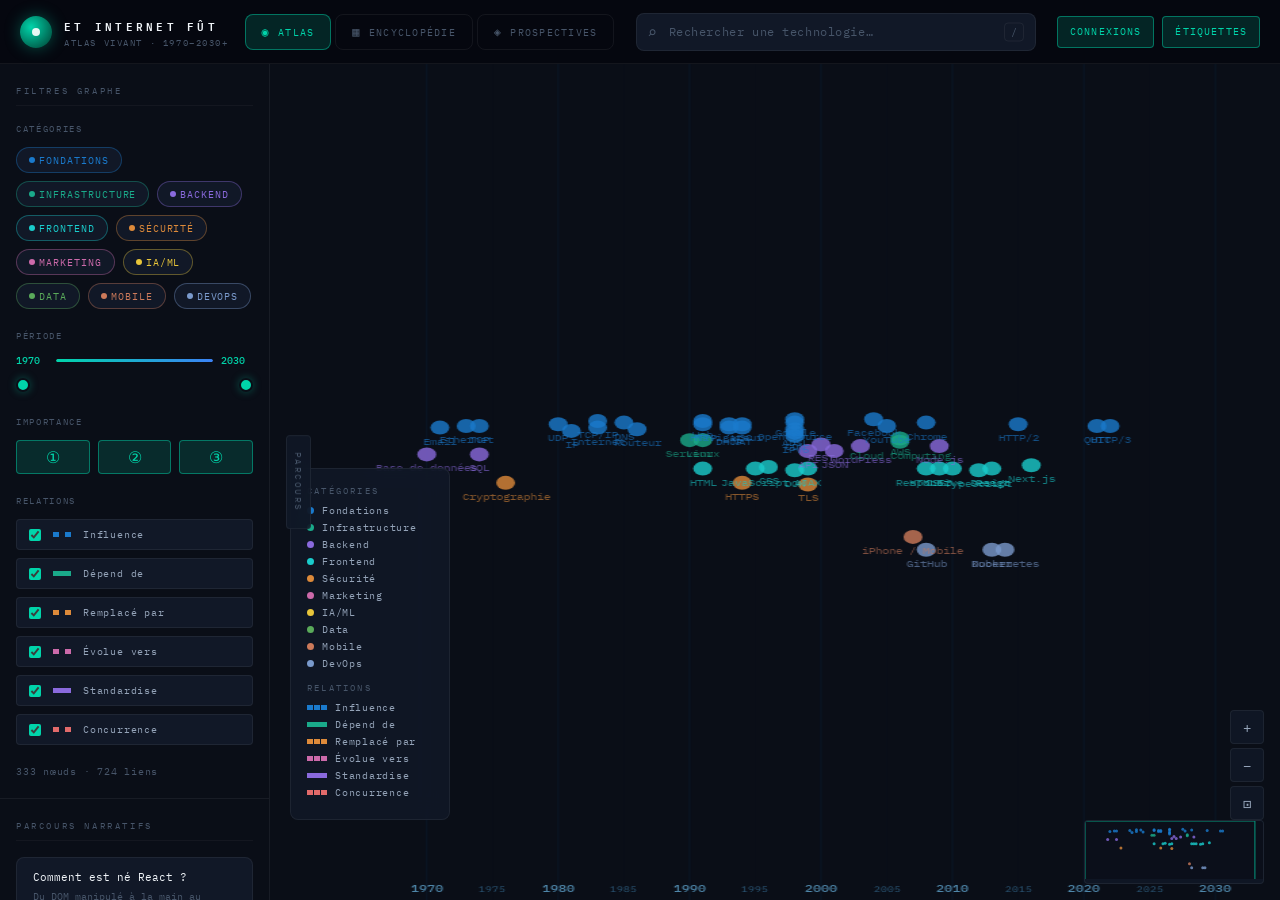
==== commit 4cfeafc5: "Add files via upload" ====
--- a/index.html
+++ b/index.html
@@ -35,6 +35,11 @@
 
   <!-- ══ HEADER FIXE ═══════════════════════════════════════ -->
   <header id="hd" role="banner">
+    <!-- Bouton Toggle Sidebar (Mobile) -->
+    <button class="hd__menu-btn" id="btn-toggle-sidebar" aria-label="Ouvrir les filtres et menus" aria-expanded="false">
+      <span class="hd__menu-ico">☰</span>
+    </button>
+
     <!-- Branding -->
     <div class="hd__brand">
       <div class="hd__logo" aria-hidden="true">
@@ -49,13 +54,13 @@
     <!-- Navigation principale vues -->
     <nav class="hd__nav" role="navigation" aria-label="Vues principales">
       <button class="hd__nav-btn active" id="btn-view-atlas" data-view="atlas" aria-pressed="true">
-        <span class="hd__nav-ico">◉</span>Atlas
+        <span class="hd__nav-ico">◉</span><span>Atlas</span>
       </button>
       <button class="hd__nav-btn" id="btn-view-encyclo" data-view="encyclopedie" aria-pressed="false">
-        <span class="hd__nav-ico">▦</span>Encyclopédie
+        <span class="hd__nav-ico">▦</span><span>Encyclopédie</span>
       </button>
       <button class="hd__nav-btn" id="btn-view-prosp" data-view="prospectives" aria-pressed="false">
-        <span class="hd__nav-ico">◈</span>Prospectives
+        <span class="hd__nav-ico">◈</span><span>Prospectives</span>
       </button>
     </nav>
 
@@ -93,6 +98,8 @@
 
     <!-- ── SIDEBAR GAUCHE ──────────────────────────────────── -->
     <aside id="sidebar" class="sidebar" aria-label="Filtres et navigation">
+      <!-- Bouton fermer mobile -->
+      <button class="close-btn" id="sb-x" aria-label="Fermer les filtres">×</button>
 
       <!-- Sidebar Atlas -->
       <div class="sidebar__section" id="sb-atlas">
@@ -146,38 +153,7 @@
         </div>
       </div>
 
-      <!-- Sidebar Encyclopédie -->
-      <div class="sidebar__section hidden" id="sb-encyclo">
-        <div class="sidebar__section-title">Trier par</div>
-        <div class="sort-btns">
-          <button class="sort-btn active" id="sort-alpha" data-sort="alpha">A → Z</button>
-          <button class="sort-btn" id="sort-chrono" data-sort="chrono">Chronologique</button>
-          <button class="sort-btn" id="sort-imp" data-sort="importance">Importance</button>
-          <button class="sort-btn" id="sort-cat" data-sort="categorie">Catégorie</button>
-        </div>
-
-        <div class="sidebar__section-title" style="margin-top:20px">Filtrer par catégorie</div>
-        <div class="filter-group__pills" id="encyclo-cat-pills">
-          <!-- Générés par JS -->
-        </div>
-
-        <div class="sidebar__stats" id="encyclo-stats">
-          <span id="encyclo-count">–</span> entrées affichées
-        </div>
-      </div>
-
-      <!-- Sidebar Prospectives -->
-      <div class="sidebar__section hidden" id="sb-prosp">
-        <div class="sidebar__section-title">Type de signal</div>
-        <div class="filter-group__pills" id="prosp-type-pills">
-          <button class="cat-pill active" data-type="all" id="prosp-type-all">Tous</button>
-          <button class="cat-pill" data-type="CONVERGENCE" id="prosp-type-conv">Convergence</button>
-          <button class="cat-pill" data-type="RUPTURE" id="prosp-type-rupt">Rupture</button>
-          <button class="cat-pill" data-type="EMERGENCE" id="prosp-type-emer">Émergence</button>
-        </div>
-        <div class="sidebar__section-title" style="margin-top:20px">Horizon</div>
-        <div class="sidebar__stats">2024 → 2035</div>
-      </div>
+
 
       <!-- Sidebar Parcours narratifs (commun) -->
       <div class="sidebar__section" id="sb-parcours">
@@ -200,7 +176,10 @@
         <div id="leg" aria-label="Légende du graphe"></div>
 
         <!-- Notification mode constellation -->
-        <div id="csh" role="status" aria-live="polite">Mode constellation · Échap pour quitter</div>
+        <div id="csh" role="status" aria-live="polite">
+          <span>Mode constellation · Échap pour quitter</span>
+          <button class="csh-close" id="csh-x" aria-label="Quitter le mode constellation">×</button>
+        </div>
 
         <!-- Minimap -->
         <div id="mm" title="Minimap de navigation">
@@ -254,6 +233,30 @@
           <h1 class="encyclo__title">Encyclopédie du Web</h1>
           <div class="encyclo__meta" id="encyclo-meta">Chargement…</div>
         </div>
+
+        <!-- Controls (Sorters & Filters) -->
+        <div class="encyclo__controls">
+          <div class="control-group">
+            <span class="control-label">Trier par :</span>
+            <div class="sort-btns">
+              <button class="sort-btn active" id="sort-alpha" data-sort="alpha">A → Z</button>
+              <button class="sort-btn" id="sort-chrono" data-sort="chrono">Chronologique</button>
+              <button class="sort-btn" id="sort-imp" data-sort="importance">Importance</button>
+              <button class="sort-btn" id="sort-cat" data-sort="categorie">Catégorie</button>
+            </div>
+            <div class="sidebar__stats" id="encyclo-stats" style="margin-top: 0; margin-left: auto;">
+              <span id="encyclo-count">–</span> entrées affichées
+            </div>
+          </div>
+          
+          <div class="control-group">
+            <span class="control-label">Filtrer par catégorie :</span>
+            <div class="filter-group__pills" id="encyclo-cat-pills">
+              <!-- Générés par JS -->
+            </div>
+          </div>
+        </div>
+
         <div id="encyclo-grid" class="encyclo__grid" role="list" aria-label="Grille des entrées encyclopédiques">
           <!-- Cartes générées par JS (virtual scrolling) -->
         </div>
@@ -267,6 +270,25 @@
           <h1 class="prosp__title">Prospectives 2024–2035</h1>
           <div class="prosp__sub">Signaux faibles et convergences détectées par le graphe de relations.</div>
         </div>
+
+        <!-- Controls (Filters) -->
+        <div class="prosp__controls">
+          <div class="control-group">
+            <span class="control-label">Type de signal :</span>
+            <div class="filter-group__pills" id="prosp-type-pills">
+              <button class="cat-pill active" data-type="all" id="prosp-type-all">Tous</button>
+              <button class="cat-pill" data-type="CONVERGENCE" id="prosp-type-conv">Convergence</button>
+              <button class="cat-pill" data-type="RUPTURE" id="prosp-type-rupt">Rupture</button>
+              <button class="cat-pill" data-type="EMERGENCE" id="prosp-type-emer">Émergence</button>
+            </div>
+          </div>
+          
+          <div class="control-group" style="margin-left: auto;">
+            <span class="control-label">Horizon :</span>
+            <span class="prosp-horizon-badge">2024 → 2035</span>
+          </div>
+        </div>
+
         <div id="prosp-timeline" class="prosp__timeline" role="list">
           <!-- Cartes générées par JS -->
         </div>
--- a/style.css
+++ b/style.css
@@ -524,6 +524,18 @@
   grid-template-columns: var(--sidebar-w) 1fr 0px;
 }
 
+#app-layout.sidebar-hidden {
+  grid-template-columns: 0px 1fr var(--panel-w);
+}
+
+#app-layout.sidebar-hidden.panel-closed {
+  grid-template-columns: 0px 1fr 0px;
+}
+
+#app-layout.sidebar-hidden #sidebar {
+  border-right: none !important;
+}
+
 /* ── 6. SIDEBAR ───────────────────────────────────────── */
 #sidebar {
   grid-column: 1;
@@ -948,10 +960,33 @@
   letter-spacing: 0.12em;
   color: var(--accent);
   display: none;
+  align-items: center;
+  gap: var(--sp-3);
   z-index: 50;
 }
 
-#csh.visible { display: block; animation: fadeDown var(--t-fast) var(--ease-out); }
+#csh.visible {
+  display: flex;
+  animation: fadeDown var(--t-fast) var(--ease-out);
+}
+
+.csh-close {
+  background: none;
+  border: none;
+  color: var(--accent);
+  font-size: 1.1rem;
+  cursor: pointer;
+  padding: 0 var(--sp-1);
+  line-height: 1;
+  display: inline-flex;
+  align-items: center;
+  justify-content: center;
+  transition: color var(--t-fast);
+}
+
+.csh-close:hover {
+  color: var(--text-1);
+}
 
 /* Minimap */
 #mm {
@@ -1288,6 +1323,40 @@
   letter-spacing: 0.08em;
 }
 
+.encyclo__controls {
+  display: flex;
+  flex-direction: column;
+  gap: var(--sp-4);
+  padding: var(--sp-4) var(--sp-8);
+  border-bottom: 1px solid var(--border);
+  background: var(--bg-deep);
+}
+
+.encyclo__controls .control-group {
+  display: flex;
+  align-items: center;
+  gap: var(--sp-4);
+  width: 100%;
+}
+
+.encyclo__controls .control-label {
+  font-size: 0.58rem;
+  letter-spacing: 0.18em;
+  text-transform: uppercase;
+  color: var(--text-3);
+  white-space: nowrap;
+}
+
+.encyclo__controls .sort-btns {
+  display: flex;
+  gap: var(--sp-2);
+}
+
+.encyclo__controls .sort-btn {
+  padding: 0 var(--sp-3);
+  white-space: nowrap;
+}
+
 .encyclo__grid {
   flex: 1;
   overflow-y: auto;
@@ -1461,6 +1530,41 @@
   font-size: 0.78rem;
   color: var(--text-3);
   line-height: 1.6;
+}
+
+.prosp__controls {
+  display: flex;
+  align-items: center;
+  justify-content: space-between;
+  gap: var(--sp-4);
+  padding: var(--sp-4) var(--sp-8);
+  border-bottom: 1px solid var(--border);
+  background: var(--bg-deep);
+}
+
+.prosp__controls .control-group {
+  display: flex;
+  align-items: center;
+  gap: var(--sp-4);
+}
+
+.prosp__controls .control-label {
+  font-size: 0.58rem;
+  letter-spacing: 0.18em;
+  text-transform: uppercase;
+  color: var(--text-3);
+  white-space: nowrap;
+}
+
+.prosp-horizon-badge {
+  font-family: var(--font-mono);
+  font-size: 0.68rem;
+  color: var(--accent);
+  letter-spacing: 0.12em;
+  background: var(--accent-dim);
+  border: 1px solid var(--border-focus);
+  padding: 4px var(--sp-3);
+  border-radius: var(--r-sm);
 }
 
 .prosp__timeline {
@@ -1850,6 +1954,37 @@
 ::-webkit-scrollbar-thumb { background: var(--border-hover); border-radius: 4px; }
 ::-webkit-scrollbar-thumb:hover { background: var(--text-3); }
 
+/* Bouton Menu Mobile */
+.hd__menu-btn {
+  display: none;
+  align-items: center;
+  justify-content: center;
+  width: 38px;
+  height: 38px;
+  background: transparent;
+  border: 1px solid var(--border);
+  border-radius: var(--r-md);
+  color: var(--text-2);
+  font-size: 1.1rem;
+  transition: all var(--t-fast) var(--ease-out);
+}
+
+.hd__menu-btn:hover {
+  color: var(--text-1);
+  border-color: var(--border-hover);
+  background: var(--bg-surface);
+}
+
+.hd__menu-ico {
+  font-size: 1.2rem;
+  line-height: 1;
+}
+
+/* Bouton Fermer Sidebar Mobile */
+#sb-x {
+  display: none;
+}
+
 /* ── 13. RESPONSIVE ───────────────────────────────────── */
 @media (max-width: 1200px) {
   :root {
@@ -1859,8 +1994,23 @@
 }
 
 @media (max-width: 900px) {
-  #app-layout {
+  #app-layout,
+  #app-layout.panel-closed {
     grid-template-columns: 0px 1fr 0px;
+  }
+
+  .hd__menu-btn {
+    display: flex;
+  }
+
+  #sb-x {
+    display: flex;
+    z-index: 10;
+  }
+
+  /* Décale le titre de la première section de la sidebar pour la croix */
+  #sidebar .sidebar__section:first-of-type {
+    padding-top: var(--sp-8);
   }
 
   #sidebar {
@@ -1888,15 +2038,74 @@
   }
 
   .hd__text .hd__sub { display: none; }
+  
+  /* Boutons nav compacts sur mobile */
+  .hd__nav-btn {
+    padding: 0 var(--sp-2);
+    justify-content: center;
+    width: 36px;
+  }
   .hd__nav-btn span:not(.hd__nav-ico) { display: none; }
+}
+
+@media (max-width: 768px) {
+  #mm { display: none !important; }   /* Masquer minimap */
+  #zb { display: none !important; }   /* Masquer zoom bar */
+  #leg { display: none !important; }  /* Masquer la légende */
+
+  .encyclo__controls {
+    padding: var(--sp-4) var(--sp-5);
+  }
+  
+  .encyclo__controls .control-group {
+    flex-direction: column;
+    align-items: flex-start;
+    gap: var(--sp-2);
+  }
+
+  .encyclo__controls .control-group .sidebar__stats {
+    margin-left: 0 !important;
+    margin-top: var(--sp-2) !important;
+  }
+  
+  .prosp__controls {
+    padding: var(--sp-4) var(--sp-5);
+    flex-direction: column;
+    align-items: flex-start;
+    gap: var(--sp-3);
+  }
+
+  .prosp__controls .control-group:last-child {
+    margin-left: 0 !important;
+  }
 }
 
 @media (max-width: 600px) {
   .hd__atlas-ctrl { display: none; }
+  .encyclo__header {
+    flex-direction: column;
+    align-items: flex-start;
+    gap: var(--sp-2);
+    padding: var(--sp-4) var(--sp-5);
+  }
+  .prosp__header {
+    padding: var(--sp-4) var(--sp-5);
+  }
   .encyclo__grid {
-    grid-template-columns: 1fr;
     padding: var(--sp-4);
+    gap: var(--sp-4);
   }
+  .encyclo__year-grid {
+    gap: var(--sp-3);
+  }
+  .prosp__timeline {
+    padding: var(--sp-4);
+    gap: var(--sp-4);
+  }
+}
+
+@media (max-width: 500px) {
+  .hd__text { display: none; } /* Masquer texte marque pour donner place à la recherche */
 }
 
 /* ── 14. ACCESSIBILITY ────────────────────────────────── */
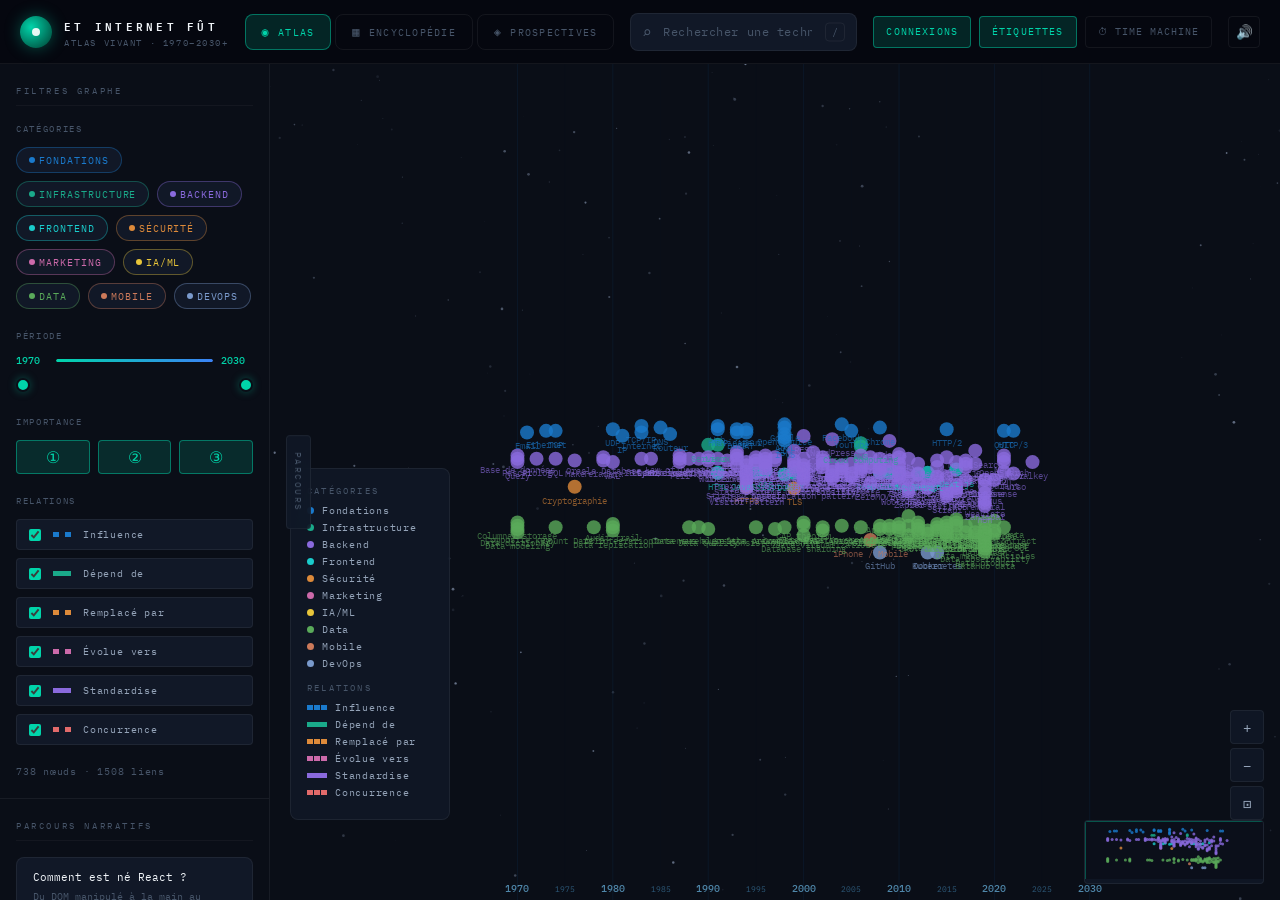
==== commit 31347252: "MAJ des fichiers racines" ====
--- a/index.html
+++ b/index.html
@@ -90,7 +90,13 @@
       <button class="hd__ctrl-btn active" id="btn-labels" aria-pressed="true" title="Afficher/masquer les étiquettes">
         Étiquettes
       </button>
-    </div>
+      <button id="btn-timemachine" aria-pressed="false" title="Mode Time Machine — rejouer l'histoire du Web [T]">
+        ⏱ Time Machine
+      </button>
+      <span id="tm-year-badge" aria-live="polite"></span>
+    </div>
+    <!-- Bouton mute son -->
+    <button id="btn-mute" aria-label="Activer/désactiver le son" title="Son [M]">🔊</button>
   </header>
 
   <!-- ══ LAYOUT PRINCIPAL ═══════════════════════════════════ -->
@@ -313,6 +319,78 @@
 
   </div><!-- /#app-layout -->
 
+  <!-- ══ CURSEUR CUSTOM ══════════════════════════════════ -->
+  <div id="cursor" aria-hidden="true"></div>
+
+  <!-- ══ OVERLAY RACCOURCIS CLAVIER ══════════════════════ -->
+  <div id="shortcuts-overlay" role="dialog" aria-modal="true" aria-label="Raccourcis clavier" aria-hidden="true">
+    <div class="shortcuts-panel">
+      <div class="shortcuts-panel__title">Raccourcis clavier</div>
+
+      <div class="shortcuts-group">
+        <div class="shortcuts-group__title">Navigation</div>
+        <div class="shortcut-row">
+          <div class="shortcut-key"><kbd>/</kbd></div>
+          <div class="shortcut-desc">Ouvrir la recherche</div>
+        </div>
+        <div class="shortcut-row">
+          <div class="shortcut-key"><kbd>Échap</kbd></div>
+          <div class="shortcut-desc">Fermer / Quitter</div>
+        </div>
+        <div class="shortcut-row">
+          <div class="shortcut-key"><kbd>←</kbd><kbd>→</kbd></div>
+          <div class="shortcut-desc">Décennie précédente / suivante</div>
+        </div>
+        <div class="shortcut-row">
+          <div class="shortcut-key"><kbd>F</kbd></div>
+          <div class="shortcut-desc">Zoom ajusté (fit)</div>
+        </div>
+      </div>
+
+      <div class="shortcuts-group">
+        <div class="shortcuts-group__title">Affichage</div>
+        <div class="shortcut-row">
+          <div class="shortcut-key"><kbd>L</kbd></div>
+          <div class="shortcut-desc">Afficher / masquer les étiquettes</div>
+        </div>
+        <div class="shortcut-row">
+          <div class="shortcut-key"><kbd>E</kbd></div>
+          <div class="shortcut-desc">Afficher / masquer les connexions</div>
+        </div>
+      </div>
+
+      <div class="shortcuts-group">
+        <div class="shortcuts-group__title">Time Machine</div>
+        <div class="shortcut-row">
+          <div class="shortcut-key"><kbd>T</kbd></div>
+          <div class="shortcut-desc">Activer / arrêter la Time Machine</div>
+        </div>
+        <div class="shortcut-row">
+          <div class="shortcut-key"><kbd>Espace</kbd></div>
+          <div class="shortcut-desc">Play / Pause la Time Machine</div>
+        </div>
+      </div>
+
+      <div class="shortcuts-group">
+        <div class="shortcuts-group__title">Son & Parcours</div>
+        <div class="shortcut-row">
+          <div class="shortcut-key"><kbd>M</kbd></div>
+          <div class="shortcut-desc">Activer / désactiver le son</div>
+        </div>
+        <div class="shortcut-row">
+          <div class="shortcut-key"><kbd>←</kbd><kbd>→</kbd></div>
+          <div class="shortcut-desc">Étape précédente / suivante (parcours actif)</div>
+        </div>
+        <div class="shortcut-row">
+          <div class="shortcut-key"><kbd>?</kbd></div>
+          <div class="shortcut-desc">Afficher / masquer cet écran</div>
+        </div>
+      </div>
+
+      <button class="shortcuts-close" id="shortcuts-close">Fermer</button>
+    </div>
+  </div>
+
   <script src="script.js"></script>
 </body>
 
--- a/style.css
+++ b/style.css
@@ -885,9 +885,12 @@
   display: block;
   cursor: grab;
   touch-action: none;
-  width: 100%;
-  height: 100%;
-}
+  /* Taille CSS = taille logique (DPR géré en JS via canvas.width = W * dpr) */
+  width: 100% !important;
+  height: 100% !important;
+  image-rendering: auto;
+}
+
 
 #cv.drag { cursor: grabbing; }
 #cv.hover { cursor: crosshair; }
@@ -2120,4 +2123,315 @@
   outline: 2px solid var(--accent);
   outline-offset: 2px;
   border-radius: var(--r-sm);
+}
+
+/* ══════════════════════════════════════════════════════
+   15. AMÉLIORATIONS SUBLIMATION v3.1
+   ══════════════════════════════════════════════════════ */
+
+/* ── 15a. TRANSITIONS DE VUE FLUIDES ─────────────────── */
+.view {
+  transition: opacity var(--t-med) var(--ease-out),
+              transform var(--t-med) var(--ease-out);
+}
+
+.view--exit {
+  opacity: 0 !important;
+  transform: translateX(-18px) scale(0.99) !important;
+  pointer-events: none !important;
+}
+
+.view--enter {
+  animation: view-enter var(--t-med) var(--ease-out) forwards;
+}
+
+@keyframes view-enter {
+  from {
+    opacity: 0;
+    transform: translateX(18px) scale(0.99);
+  }
+  to {
+    opacity: 1;
+    transform: translateX(0) scale(1);
+  }
+}
+
+/* ── 15b. CURSEUR CUSTOM LUMINEUX ────────────────────── */
+#cursor {
+  position: fixed;
+  pointer-events: none;
+  z-index: 9999;
+  width: 12px;
+  height: 12px;
+  border: 1.5px solid var(--accent);
+  border-radius: 50%;
+  transform: translate(-50%, -50%);
+  transition: width var(--t-fast) var(--ease-spring),
+              height var(--t-fast) var(--ease-spring),
+              border-color var(--t-fast) var(--ease-out),
+              box-shadow var(--t-fast) var(--ease-out),
+              opacity var(--t-fast) var(--ease-out);
+  box-shadow: 0 0 8px rgba(0, 212, 170, 0.4);
+  mix-blend-mode: screen;
+  opacity: 0;
+  will-change: transform;
+}
+
+#cursor.visible {
+  opacity: 1;
+}
+
+#cursor.cursor--hover {
+  width: 28px;
+  height: 28px;
+  box-shadow: 0 0 20px var(--cursor-color, rgba(0, 212, 170, 0.7)), 0 0 40px var(--cursor-color, rgba(0, 212, 170, 0.3));
+  animation: cursor-pulse 1.2s ease-in-out infinite;
+}
+
+@keyframes cursor-pulse {
+  0%, 100% { box-shadow: 0 0 20px var(--cursor-color, rgba(0, 212, 170, 0.7)), 0 0 40px var(--cursor-color, rgba(0, 212, 170, 0.3)); }
+  50% { box-shadow: 0 0 30px var(--cursor-color, rgba(0, 212, 170, 0.9)), 0 0 60px var(--cursor-color, rgba(0, 212, 170, 0.5)); }
+}
+
+/* Masquer le curseur custom sur appareils tactiles */
+@media (hover: none) {
+  #cursor { display: none !important; }
+}
+
+/* ── 15c. BOUTON TIME MACHINE ────────────────────────── */
+#btn-timemachine {
+  display: flex;
+  align-items: center;
+  gap: var(--sp-2);
+  height: 32px;
+  padding: 0 var(--sp-3);
+  background: transparent;
+  border: 1px solid var(--border);
+  border-radius: var(--r-sm);
+  font-family: var(--font-mono);
+  font-size: 0.6rem;
+  letter-spacing: 0.1em;
+  text-transform: uppercase;
+  color: var(--text-3);
+  transition: all var(--t-fast) var(--ease-out);
+  position: relative;
+  overflow: hidden;
+}
+
+#btn-timemachine:hover {
+  color: var(--text-2);
+  border-color: var(--border-hover);
+}
+
+#btn-timemachine.active {
+  color: var(--accent-warn);
+  border-color: rgba(245, 158, 11, 0.45);
+  background: rgba(245, 158, 11, 0.08);
+  animation: tm-glow 2s ease-in-out infinite;
+}
+
+@keyframes tm-glow {
+  0%, 100% { box-shadow: 0 0 0 rgba(245, 158, 11, 0); }
+  50%       { box-shadow: 0 0 12px rgba(245, 158, 11, 0.25); }
+}
+
+#tm-year-badge {
+  display: none;
+  font-size: 0.65rem;
+  color: var(--accent-warn);
+  background: rgba(245, 158, 11, 0.12);
+  border: 1px solid rgba(245, 158, 11, 0.3);
+  border-radius: var(--r-sm);
+  padding: 1px var(--sp-2);
+  letter-spacing: 0.1em;
+  font-weight: 500;
+  min-width: 38px;
+  text-align: center;
+  animation: badge-tick 0.3s var(--ease-spring);
+}
+
+#tm-year-badge.visible {
+  display: inline-block;
+}
+
+@keyframes badge-tick {
+  from { transform: scale(1.2); opacity: 0.6; }
+  to   { transform: scale(1); opacity: 1; }
+}
+
+/* ── 15d. BOUTON MUTE ────────────────────────────────── */
+#btn-mute {
+  display: flex;
+  align-items: center;
+  justify-content: center;
+  width: 32px;
+  height: 32px;
+  background: transparent;
+  border: 1px solid var(--border);
+  border-radius: var(--r-sm);
+  font-size: 0.85rem;
+  color: var(--text-3);
+  transition: all var(--t-fast) var(--ease-out);
+  flex-shrink: 0;
+}
+
+#btn-mute:hover {
+  color: var(--text-2);
+  border-color: var(--border-hover);
+}
+
+#btn-mute.muted {
+  color: var(--text-4);
+  opacity: 0.5;
+}
+
+/* ── 15e. OVERLAY RACCOURCIS CLAVIER ─────────────────── */
+#shortcuts-overlay {
+  position: fixed;
+  inset: 0;
+  z-index: 800;
+  background: rgba(6, 8, 16, 0.85);
+  backdrop-filter: blur(20px) saturate(1.5);
+  display: flex;
+  align-items: center;
+  justify-content: center;
+  opacity: 0;
+  pointer-events: none;
+  transition: opacity var(--t-med) var(--ease-out);
+}
+
+#shortcuts-overlay.open {
+  opacity: 1;
+  pointer-events: auto;
+}
+
+.shortcuts-panel {
+  background: var(--bg-surface);
+  border: 1px solid var(--border-hover);
+  border-radius: var(--r-xl);
+  padding: var(--sp-8);
+  max-width: 560px;
+  width: 90vw;
+  max-height: 80vh;
+  overflow-y: auto;
+  box-shadow: 0 32px 80px rgba(0, 0, 0, 0.7), 0 0 60px rgba(0, 212, 170, 0.05);
+  animation: shortcuts-in var(--t-med) var(--ease-spring);
+}
+
+@keyframes shortcuts-in {
+  from { transform: scale(0.94) translateY(12px); opacity: 0; }
+  to   { transform: scale(1) translateY(0); opacity: 1; }
+}
+
+.shortcuts-panel__title {
+  font-family: var(--font-mono);
+  font-size: 0.65rem;
+  letter-spacing: 0.3em;
+  text-transform: uppercase;
+  color: var(--accent);
+  margin-bottom: var(--sp-6);
+  display: flex;
+  align-items: center;
+  gap: var(--sp-3);
+}
+
+.shortcuts-panel__title::after {
+  content: '';
+  flex: 1;
+  height: 1px;
+  background: var(--border);
+}
+
+.shortcuts-group {
+  margin-bottom: var(--sp-6);
+}
+
+.shortcuts-group__title {
+  font-size: 0.55rem;
+  letter-spacing: 0.25em;
+  text-transform: uppercase;
+  color: var(--text-3);
+  margin-bottom: var(--sp-3);
+}
+
+.shortcut-row {
+  display: flex;
+  align-items: center;
+  justify-content: space-between;
+  padding: var(--sp-2) 0;
+  border-bottom: 1px solid var(--border-soft);
+  gap: var(--sp-4);
+}
+
+.shortcut-row:last-child { border-bottom: none; }
+
+.shortcut-key {
+  display: inline-flex;
+  align-items: center;
+  gap: var(--sp-1);
+  flex-shrink: 0;
+}
+
+.shortcut-key kbd {
+  display: inline-flex;
+  align-items: center;
+  justify-content: center;
+  min-width: 28px;
+  height: 22px;
+  padding: 0 var(--sp-2);
+  background: var(--bg-raised);
+  border: 1px solid var(--border-hover);
+  border-bottom-width: 2px;
+  border-radius: var(--r-sm);
+  font-family: var(--font-mono);
+  font-size: 0.65rem;
+  color: var(--text-1);
+  box-shadow: 0 2px 0 rgba(0,0,0,0.4);
+}
+
+.shortcut-desc {
+  font-family: var(--font-sans);
+  font-size: 0.75rem;
+  color: var(--text-2);
+  text-align: right;
+}
+
+.shortcuts-close {
+  display: block;
+  width: 100%;
+  margin-top: var(--sp-6);
+  height: 36px;
+  background: var(--bg-raised);
+  border: 1px solid var(--border-hover);
+  border-radius: var(--r-md);
+  font-family: var(--font-mono);
+  font-size: 0.62rem;
+  letter-spacing: 0.12em;
+  text-transform: uppercase;
+  color: var(--text-2);
+  cursor: pointer;
+  transition: all var(--t-fast);
+}
+
+.shortcuts-close:hover {
+  color: var(--text-1);
+  border-color: var(--accent);
+  background: var(--accent-dim);
+}
+
+/* ── 15f. ANIMATION NAISSANCE DES NŒUDS (Time Machine) ── */
+@keyframes node-birth {
+  0%   { transform: scale(0); opacity: 0; }
+  60%  { transform: scale(1.3); opacity: 1; }
+  100% { transform: scale(1); opacity: 1; }
+}
+
+/* ── 15g. RESPONSIVE NOUVEAUX ÉLÉMENTS ───────────────── */
+@media (max-width: 768px) {
+  #btn-timemachine { display: none; }
+  #btn-mute { display: none; }
+}
+
+@media (max-width: 600px) {
+  #tm-year-badge { display: none !important; }
 }
